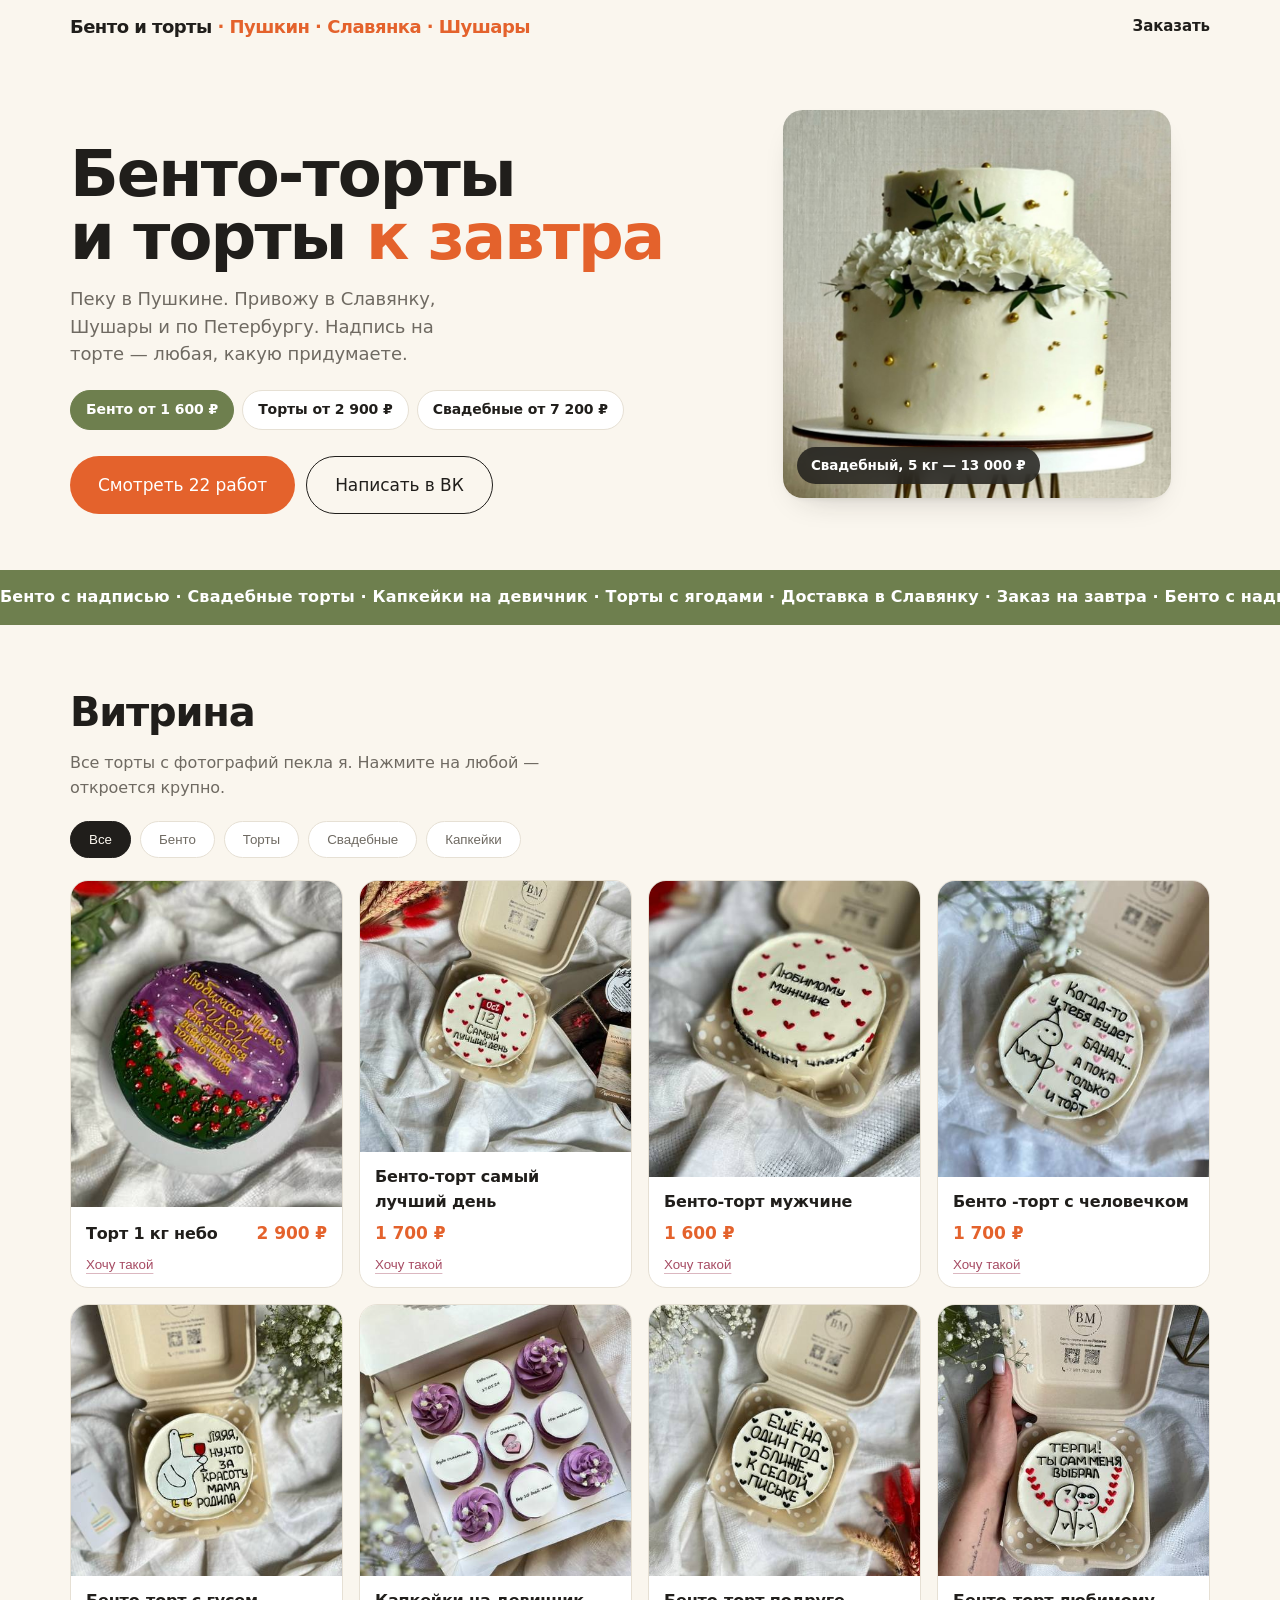
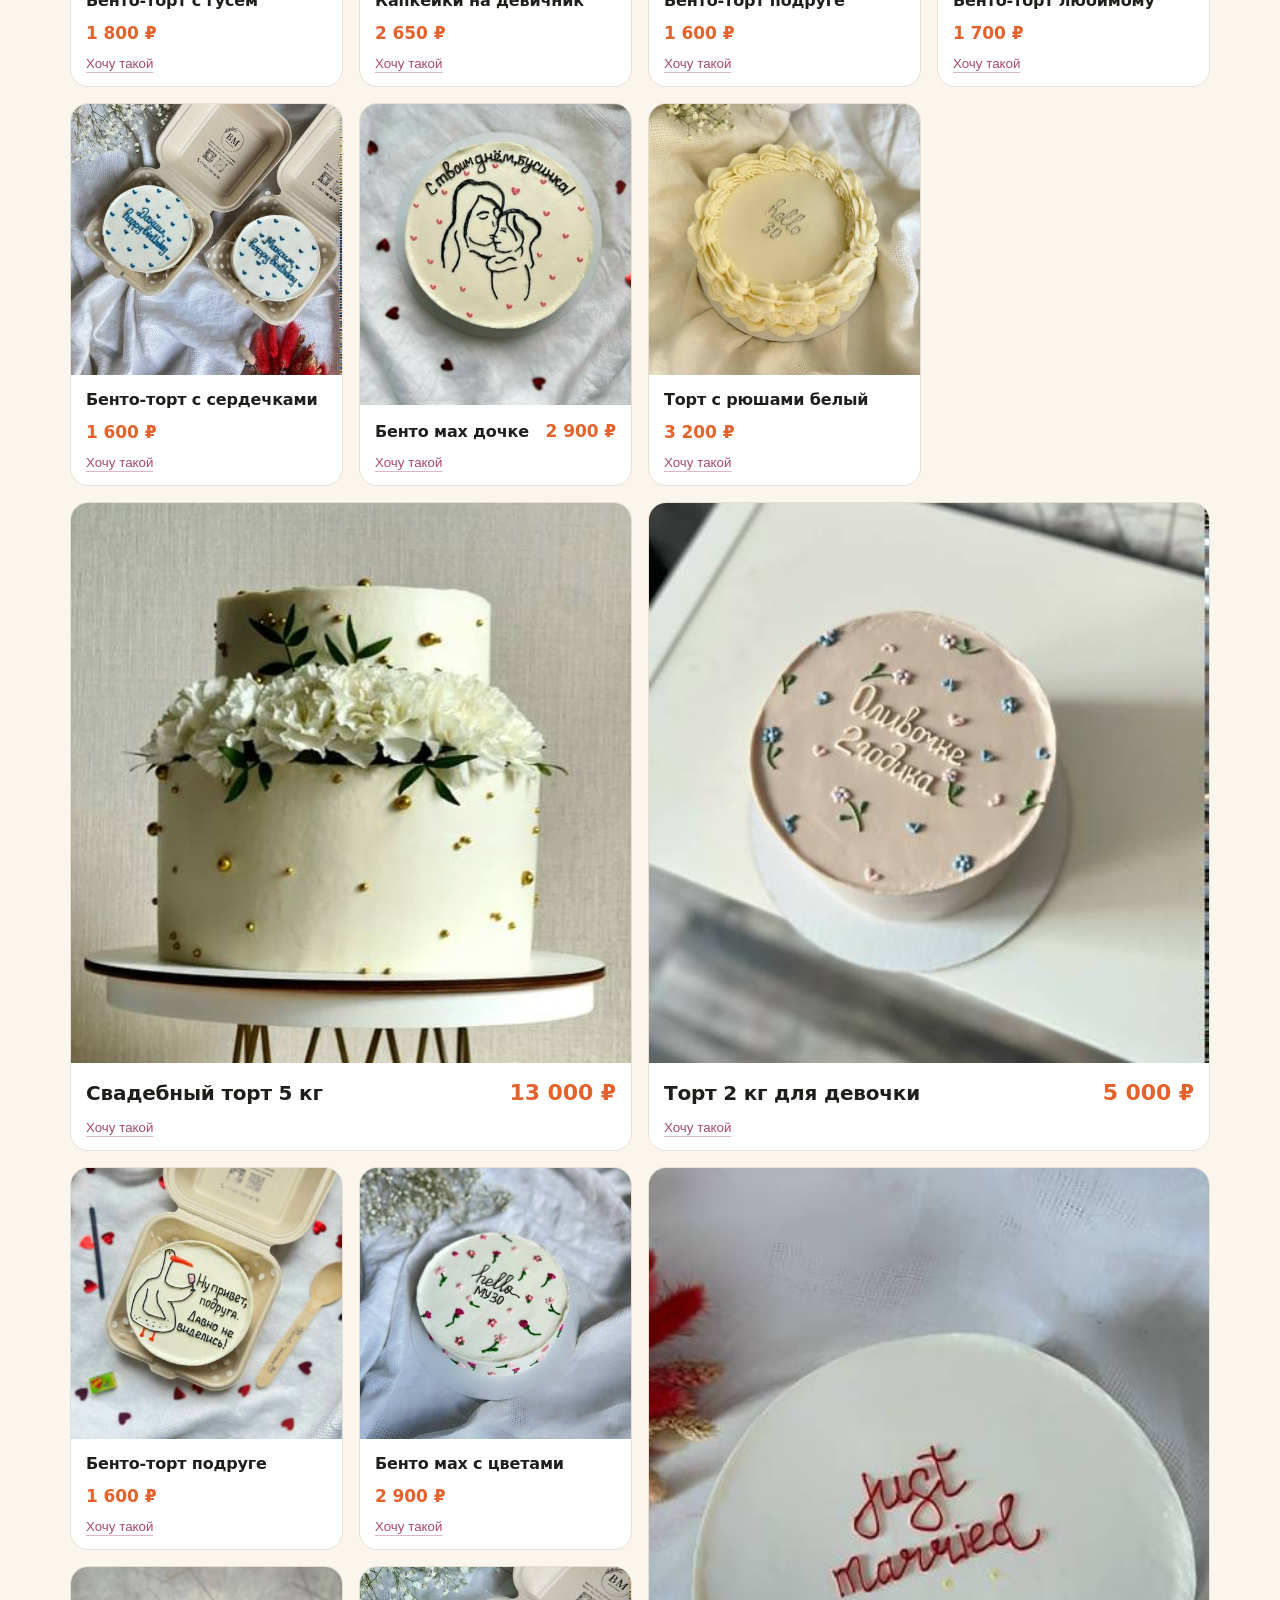
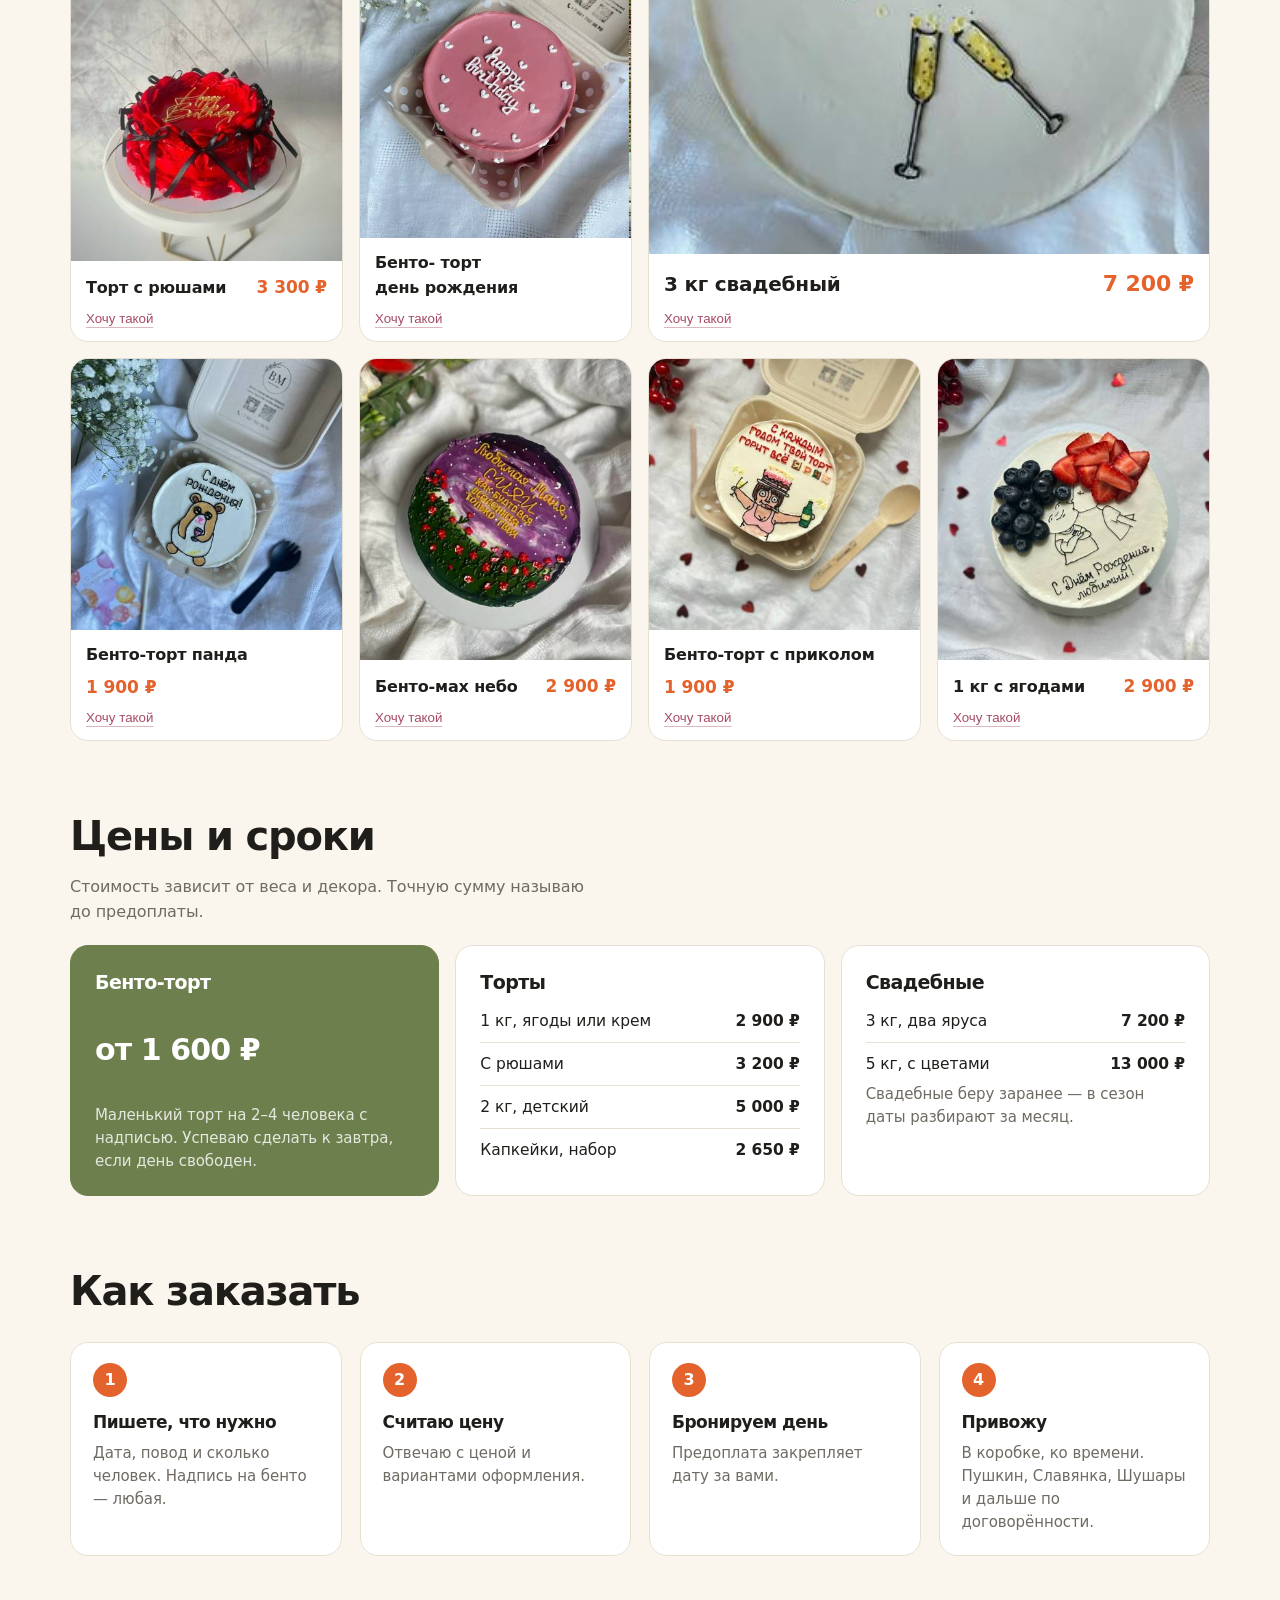
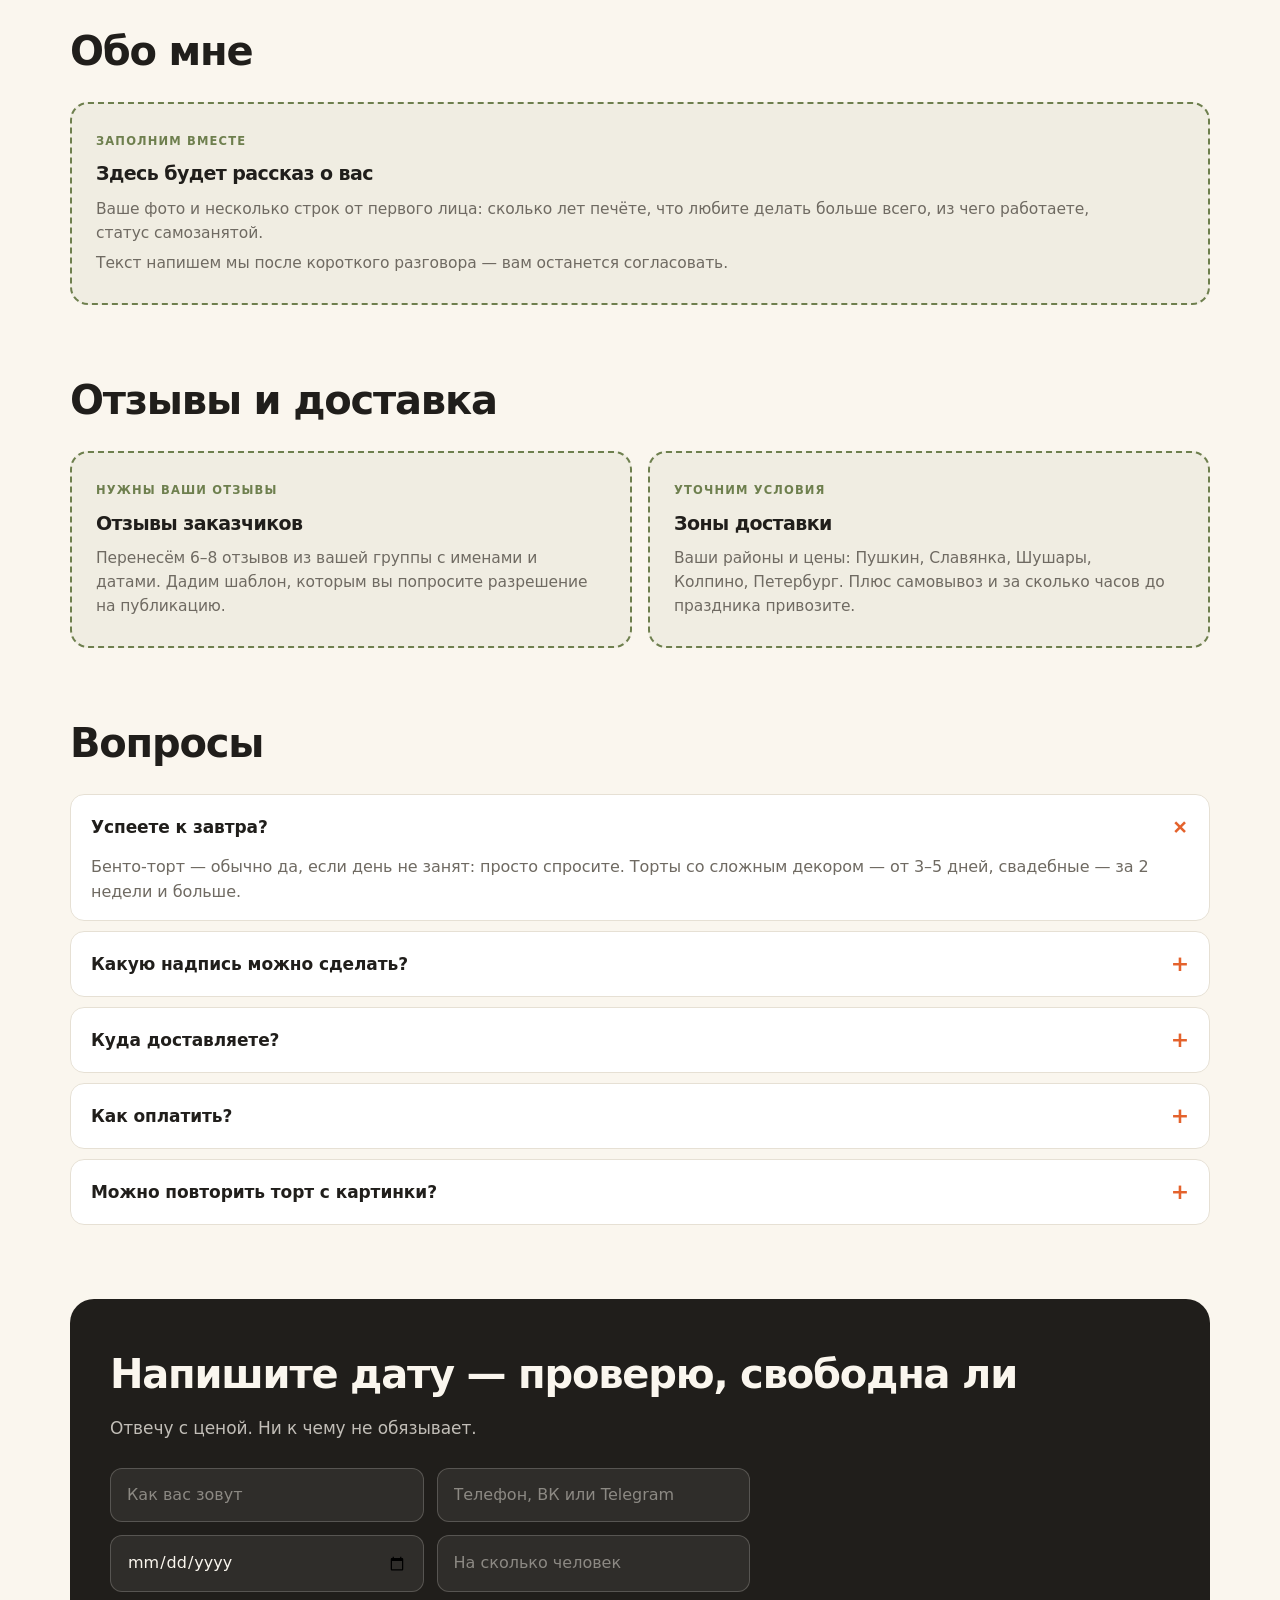
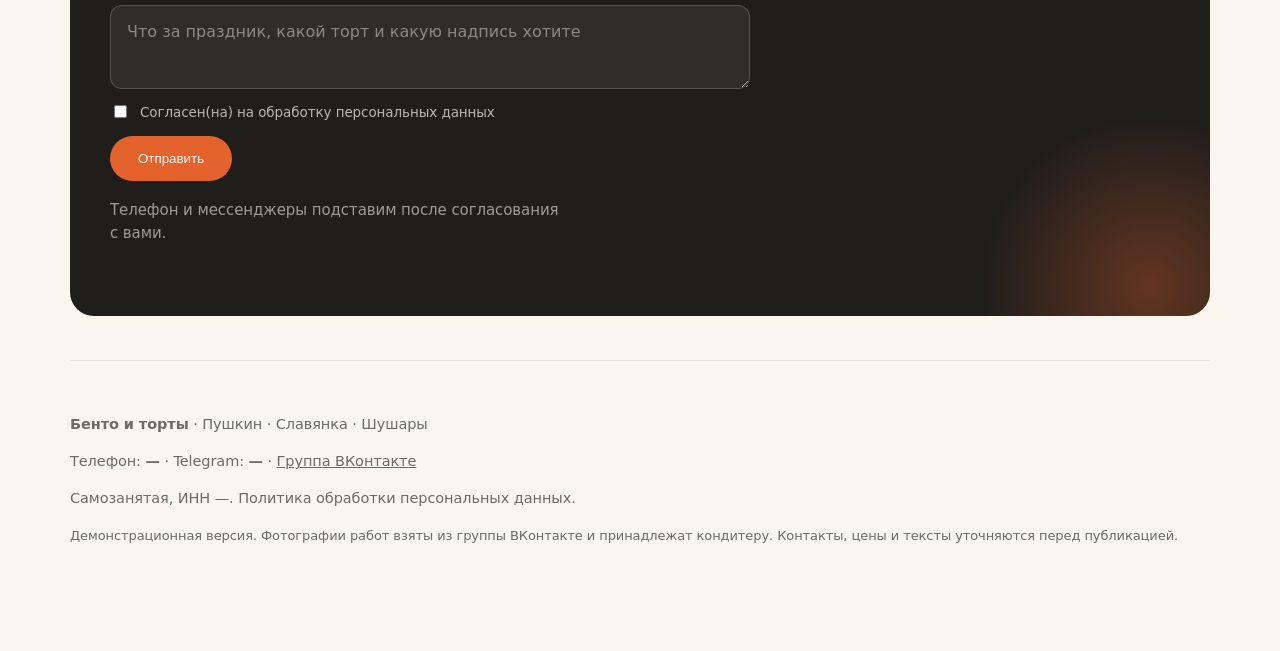
==== bento/index.html @ 1a0c855b "Демо-лендинг: бенто-торты, Пушкин (страница-кейс)" ====
<!DOCTYPE html>
<html lang="ru">
<head>
<meta charset="utf-8">
<meta name="viewport" content="width=device-width, initial-scale=1">
<meta name="robots" content="noindex, nofollow">
<title>Бенто-торты и торты на заказ в Пушкине и Славянке</title>
<meta name="description" content="Бенто-торты от 1600 ₽, торты и свадебные торты на заказ. Пушкин, Славянка, Шушары. Заказ на завтра, доставка по району.">
<style>
:root{
  --paper:#FAF6EE; --card:#FFFFFF; --ink:#201E1B; --muted:#6F6A62;
  --matcha:#6E7F4E; --hurma:#E4622C; --plum:#A64B63; --line:#E6E0D4;
  --ease:cubic-bezier(.22,.61,.36,1);
  --shadow:0 2px 4px rgba(32,30,27,.04), 0 14px 32px -20px rgba(32,30,27,.32);
}
@media (prefers-color-scheme: dark){
  :root{ --paper:#15140F; --card:#1E1C17; --ink:#F3EFE5; --muted:#A29B8F;
         --matcha:#9BB07A; --hurma:#F5834F; --plum:#D08196; --line:#302C24;
         --shadow:0 2px 4px rgba(0,0,0,.5), 0 16px 36px -22px rgba(0,0,0,.9); }
}
:root[data-theme="dark"]{ --paper:#15140F; --card:#1E1C17; --ink:#F3EFE5; --muted:#A29B8F;
  --matcha:#9BB07A; --hurma:#F5834F; --plum:#D08196; --line:#302C24; }
:root[data-theme="light"]{ --paper:#FAF6EE; --card:#FFFFFF; --ink:#201E1B; --muted:#6F6A62;
  --matcha:#6E7F4E; --hurma:#E4622C; --plum:#A64B63; --line:#E6E0D4; }

*{box-sizing:border-box}
html{background:var(--paper); scroll-behavior:smooth}
body{
  margin:0; padding:0 0 92px; background:var(--paper); color:var(--ink);
  font:400 17px/1.55 'Segoe UI', system-ui, -apple-system, Roboto, sans-serif;
  overflow-x:hidden; letter-spacing:-.005em;
}
.wrap{max-width:1180px; margin:0 auto; padding:0 20px}
h1,h2,h3{font-weight:700; letter-spacing:-.03em; margin:0; text-wrap:balance}
p{text-wrap:pretty}

.progress{position:fixed; top:0; left:0; height:3px; width:100%; background:var(--hurma);
  transform-origin:0 50%; transform:scaleX(0); z-index:80;
  animation:grow linear both; animation-timeline:scroll(root block)}
@keyframes grow{ to{ transform:scaleX(1) } }

/* ---------- шапка ---------- */
header.top{position:sticky; top:0; z-index:60; display:flex; justify-content:space-between;
  align-items:center; gap:14px; padding:13px 0;
  background:color-mix(in srgb, var(--paper) 88%, transparent);
  backdrop-filter:blur(14px) saturate(1.4); border-bottom:1px solid transparent;
  transition:border-color .3s var(--ease)}
header.top.stuck{border-bottom-color:var(--line)}
.brand{font-weight:700; font-size:18px; letter-spacing:-.03em}
.brand em{font-style:normal; color:var(--hurma)}
.top a{color:var(--ink); text-decoration:none; font-size:15px; font-weight:600}

/* ---------- герой: заголовок + сразу витрина ---------- */
.hero{padding:38px 0 26px; display:grid; grid-template-columns:1.15fr .85fr; gap:40px; align-items:end}
.hero h1{font-size:clamp(34px,5.6vw,64px); line-height:.98}
.hero h1 em{font-style:normal; color:var(--hurma)}
.hero .sub{font-size:18px; color:var(--muted); margin:16px 0 0; max-width:34ch}
.chips{display:flex; flex-wrap:wrap; gap:8px; margin:22px 0 0; padding:0; list-style:none}
.chips li{font-size:14px; font-weight:600; padding:8px 15px; border-radius:99px;
  background:var(--card); border:1px solid var(--line)}
.chips li.acc{background:var(--matcha); border-color:var(--matcha); color:#fff}
.hero-img{position:relative; border-radius:20px; overflow:hidden; box-shadow:var(--shadow);
  animation:heroIn 1s var(--ease) both}
@keyframes heroIn{ from{ opacity:0; transform:translateY(24px) scale(.98) } to{ opacity:1; transform:none } }
.hero-img img{width:100%; height:auto; display:block}
.hero-img figcaption{position:absolute; left:14px; bottom:14px; background:color-mix(in srgb, var(--ink) 84%, transparent);
  color:#fff; font-size:13.5px; font-weight:600; padding:8px 14px; border-radius:99px; backdrop-filter:blur(8px)}

.cta-row{display:flex; gap:11px; flex-wrap:wrap; margin:26px 0 0}
.btn{display:inline-flex; align-items:center; gap:8px; background:var(--hurma); color:#fff;
  text-decoration:none; border:0; border-radius:99px; padding:15px 28px; font:600 16.5px/1 inherit;
  cursor:pointer; transition:transform .25s var(--ease), box-shadow .25s var(--ease)}
.btn:hover{transform:translateY(-2px); box-shadow:0 12px 24px -12px var(--hurma)}
.btn.line{background:transparent; color:var(--ink); border:1.5px solid var(--ink)}
.btn.line:hover{background:var(--ink); color:var(--paper); box-shadow:none}

/* ---------- ленты ---------- */
.strip{background:var(--matcha); color:#fff; padding:15px 0; margin:30px 0 0; overflow:hidden}
.strip-track{display:flex; width:max-content; animation:slide 75s linear infinite}
.strip-track span{white-space:nowrap; font-weight:600; font-size:16px; letter-spacing:.01em}
@keyframes slide{ from{transform:translateX(0)} to{transform:translateX(-50%)} }
.strip:hover .strip-track{animation-play-state:paused}

section{padding:56px 0 8px; scroll-margin-top:70px}
.head{display:flex; justify-content:space-between; align-items:flex-end; gap:20px; flex-wrap:wrap; margin-bottom:20px}
h2{font-size:clamp(26px,3.4vw,40px)}
.head p{color:var(--muted); font-size:16px; margin:8px 0 0; max-width:52ch}

.reveal{animation:up .65s var(--ease) both; animation-timeline:view(); animation-range:entry 0% entry 40%}
@keyframes up{ from{opacity:0; transform:translateY(26px)} to{opacity:1; transform:none} }
.no-timeline .reveal{animation:none; opacity:0; transform:translateY(22px);
  transition:opacity .65s var(--ease), transform .65s var(--ease)}
.no-timeline .reveal.on{opacity:1; transform:none}

/* ---------- фильтры ---------- */
.filters{display:flex; gap:9px; flex-wrap:wrap; margin-bottom:22px}
.filters button{background:var(--card); border:1px solid var(--line); color:var(--muted);
  padding:10px 18px; border-radius:99px; cursor:pointer; font:600 15px/1 inherit; transition:.2s var(--ease)}
.filters button:hover{border-color:var(--hurma); color:var(--ink)}
.filters button[aria-pressed="true"]{background:var(--ink); border-color:var(--ink); color:var(--paper)}

/* ---------- плитки ---------- */
.tiles{display:grid; grid-template-columns:repeat(4,1fr); gap:16px}
.tile{margin:0; background:var(--card); border-radius:18px; overflow:hidden; border:1px solid var(--line);
  display:flex; flex-direction:column; transition:transform .3s var(--ease), box-shadow .3s var(--ease)}
.tile:hover{transform:translateY(-5px); box-shadow:var(--shadow)}
.tile.big{grid-column:span 2; grid-row:span 2}
.tile .shot{border:0; padding:0; background:none; cursor:zoom-in; display:block; overflow:hidden; flex:1}
.tile img{width:100%; height:100%; display:block; aspect-ratio:1; object-fit:cover;
  transition:transform .6s var(--ease)}
.tile:hover img{transform:scale(1.06)}
.tile figcaption{padding:13px 15px 15px; display:flex; flex-wrap:wrap; align-items:baseline; gap:6px 10px}
.tile h3{font-size:16px; font-weight:600; letter-spacing:-.01em; flex:1 1 auto}
.tile.big h3{font-size:20px}
.p{font-weight:700; color:var(--hurma); font-size:17px; font-variant-numeric:tabular-nums; white-space:nowrap}
.tile.big .p{font-size:22px}
.want{flex:1 0 100%; margin-top:4px; background:none; border:0; padding:0; text-align:left;
  color:var(--plum); font:600 14.5px/1 inherit; cursor:pointer; text-decoration:underline;
  text-decoration-color:color-mix(in srgb, var(--plum) 40%, transparent); text-underline-offset:4px;
  transition:text-decoration-color .25s var(--ease)}
.want:hover{text-decoration-color:var(--plum)}

/* ---------- цены и доставка ---------- */
.cols{display:grid; grid-template-columns:repeat(auto-fit,minmax(255px,1fr)); gap:16px}
.box{background:var(--card); border:1px solid var(--line); border-radius:18px; padding:22px 24px}
.box.acc{background:var(--matcha); color:#fff; border-color:var(--matcha)}
.box.acc .muted{color:rgba(255,255,255,.82)}
.box h3{font-size:19px; margin-bottom:9px}
.box .big{font-size:30px; font-weight:700; font-variant-numeric:tabular-nums; letter-spacing:-.03em}
.muted{color:var(--muted); font-size:15px; margin:7px 0 0}
.list{list-style:none; padding:0; margin:12px 0 0; display:grid; gap:9px}
.list li{display:flex; justify-content:space-between; gap:14px; font-size:15.5px;
  padding-bottom:9px; border-bottom:1px solid var(--line)}
.list li:last-child{border:0; padding-bottom:0}
.list b{font-variant-numeric:tabular-nums; white-space:nowrap}

/* ---------- шаги ---------- */
.steps{display:grid; grid-template-columns:repeat(auto-fit,minmax(200px,1fr)); gap:18px; counter-reset:s;
  list-style:none; padding:0; margin:0}
.steps li{counter-increment:s; background:var(--card); border:1px solid var(--line);
  border-radius:18px; padding:20px 22px}
.steps li::before{content:counter(s); display:flex; align-items:center; justify-content:center;
  width:34px; height:34px; border-radius:50%; background:var(--hurma); color:#fff;
  font-weight:700; font-size:16px; margin-bottom:12px}
.steps h3{font-size:17px; margin-bottom:6px}
.steps p{margin:0; color:var(--muted); font-size:15px}

/* ---------- слоты ---------- */
.slot{border:2px dashed var(--matcha); border-radius:18px; padding:22px 24px;
  background:color-mix(in srgb, var(--matcha) 7%, transparent)}
.slot .tag{display:inline-block; font-size:11.5px; font-weight:700; letter-spacing:.1em;
  text-transform:uppercase; color:var(--matcha); margin-bottom:9px}
.slot h3{font-size:19px; margin-bottom:8px}
.slot p{color:var(--muted); font-size:15.5px; margin:0 0 6px}

details{background:var(--card); border:1px solid var(--line); border-radius:14px;
  padding:15px 20px; margin-bottom:10px}
summary{cursor:pointer; font-weight:600; font-size:17px; list-style:none; display:flex;
  justify-content:space-between; gap:12px; align-items:center}
summary::-webkit-details-marker{display:none}
summary::after{content:"+"; color:var(--hurma); font-size:22px; font-weight:700;
  transition:transform .3s var(--ease)}
details[open] summary::after{transform:rotate(45deg)}
details p{margin:11px 0 0; color:var(--muted); font-size:16px}
details[open] p{animation:up .4s var(--ease) both}

/* ---------- заявка ---------- */
.order{background:var(--ink); color:var(--paper); border-radius:24px; padding:44px 40px; margin-top:56px;
  position:relative; overflow:hidden}
.order::after{content:""; position:absolute; width:340px; height:340px; right:-110px; bottom:-140px;
  border-radius:50%; background:radial-gradient(circle, color-mix(in srgb, var(--hurma) 34%, transparent), transparent 70%)}
.order h2{margin-bottom:10px}
.order > p{color:color-mix(in srgb, var(--paper) 74%, transparent); margin:0 0 26px; max-width:50ch}
form{display:grid; grid-template-columns:1fr 1fr; gap:13px; max-width:640px; position:relative; z-index:1}
input,textarea{font:inherit; font-size:16px; padding:14px 16px; width:100%; border-radius:12px;
  color:var(--paper); background:color-mix(in srgb, var(--paper) 7%, transparent);
  border:1px solid color-mix(in srgb, var(--paper) 20%, transparent); transition:border-color .25s var(--ease)}
input:focus,textarea:focus{outline:none; border-color:var(--hurma)}
input::placeholder,textarea::placeholder{color:color-mix(in srgb, var(--paper) 46%, transparent)}
textarea{grid-column:1/-1; min-height:84px; resize:vertical}
.consent{grid-column:1/-1; display:flex; gap:10px; align-items:flex-start; font-size:13.5px;
  color:color-mix(in srgb, var(--paper) 70%, transparent)}
.consent input{width:auto; margin-top:3px; accent-color:var(--hurma)}
form .btn{grid-column:1/-1; justify-self:start}

footer{padding:38px 0 0; margin-top:44px; border-top:1px solid var(--line); color:var(--muted); font-size:14.5px}
footer a{color:var(--muted)}

.sticky{position:fixed; left:0; right:0; bottom:0; display:none; gap:10px; padding:11px 14px;
  padding-bottom:calc(11px + env(safe-area-inset-bottom));
  background:color-mix(in srgb, var(--card) 94%, transparent); backdrop-filter:blur(14px);
  border-top:1px solid var(--line); z-index:70}
.sticky .btn{flex:1; justify-content:center; padding:14px 8px}
.sticky .btn.line{flex:0 0 32%}

dialog.lb{border:0; padding:0; background:transparent; max-width:min(94vw,700px); border-radius:18px}
dialog.lb::backdrop{background:color-mix(in srgb, var(--ink) 88%, transparent); backdrop-filter:blur(6px)}
dialog.lb img{width:100%; height:auto; display:block; border-radius:18px}
dialog.lb .cap{color:#fff; display:flex; justify-content:space-between; gap:16px; padding:12px 6px 0; font-size:15px}
dialog.lb button{background:none; border:0; color:#fff; cursor:pointer; font:inherit; text-decoration:underline}
dialog.lb[open]{animation:pop .3s var(--ease)}
@keyframes pop{ from{opacity:0; transform:scale(.95)} to{opacity:1; transform:none} }

@media (max-width:1000px){ .tiles{grid-template-columns:repeat(3,1fr)} }
@media (max-width:880px){
  .hero{grid-template-columns:1fr; gap:24px; padding:26px 0 20px}
  .tiles{grid-template-columns:repeat(2,1fr); gap:12px}
  .tile.big{grid-column:span 2; grid-row:auto}
  .tile.big h3{font-size:17px}
  body{padding-bottom:96px}
  .sticky{display:flex}
  .order{padding:32px 20px; border-radius:20px}
  form{grid-template-columns:1fr}
  section{padding:42px 0 6px}
}
@media (prefers-reduced-motion: reduce){
  *,*::before,*::after{animation-duration:.001ms !important; animation-iteration-count:1 !important;
    transition-duration:.001ms !important; scroll-behavior:auto !important}
  .reveal{opacity:1 !important; transform:none !important}
  .no-timeline .reveal{opacity:1; transform:none}
}
</style>
</head>
<body>
<div class="progress" aria-hidden="true"></div>

<div class="wrap">
  <header class="top">
    <div class="brand">Бенто и торты <em>· Пушкин · Славянка · Шушары</em></div>
    <a href="#zakaz">Заказать</a>
  </header>

  <div class="hero">
    <div>
      <h1>Бенто-торты<br>и торты <em>к завтра</em></h1>
      <p class="sub">Пеку в Пушкине. Привожу в Славянку, Шушары и по Петербургу. Надпись на торте — любая, какую придумаете.</p>
      <ul class="chips">
        <li class="acc">Бенто от 1 600 ₽</li>
        <li>Торты от 2 900 ₽</li>
        <li>Свадебные от 7 200 ₽</li>
      </ul>
      <div class="cta-row">
        <a class="btn" href="#vitrina">Смотреть 22 работ</a>
        <a class="btn line" href="https://vk.com/club212400999" target="_blank" rel="noopener">Написать в ВК</a>
      </div>
    </div>
    <figure class="hero-img">
      <img src="[data-uri]" alt="Свадебный двухъярусный торт с живыми цветами на заказ, Пушкин" width="820" height="820" fetchpriority="high">
      <figcaption>Свадебный, 5 кг — 13 000 ₽</figcaption>
    </figure>
  </div>
</div>

<div class="strip" aria-hidden="true"><div class="strip-track">
  <span>Бенто с надписью · Свадебные торты · Капкейки на девичник · Торты с ягодами · Доставка в Славянку · Заказ на завтра · Бенто с надписью · Свадебные торты · Капкейки на девичник · Торты с ягодами · Доставка в Славянку · Заказ на завтра · </span>
  <span>Бенто с надписью · Свадебные торты · Капкейки на девичник · Торты с ягодами · Доставка в Славянку · Заказ на завтра · Бенто с надписью · Свадебные торты · Капкейки на девичник · Торты с ягодами · Доставка в Славянку · Заказ на завтра · </span>
</div></div>

<div class="wrap">
  <section id="vitrina">
    <div class="head">
      <div><h2>Витрина</h2><p>Все торты с фотографий пекла я. Нажмите на любой — откроется крупно.</p></div>
    </div>
    <div class="filters">
      <button type="button" data-f="all" aria-pressed="true">Все</button>
      <button type="button" data-f="bento" aria-pressed="false">Бенто</button>
      <button type="button" data-f="torty" aria-pressed="false">Торты</button>
      <button type="button" data-f="svadba" aria-pressed="false">Свадебные</button>
      <button type="button" data-f="sladkoe" aria-pressed="false">Капкейки</button>
    </div>
    <div class="tiles" id="tiles">
<figure class="tile reveal" data-cat="torty">
  <button class="shot" type="button" aria-label="Открыть фото: Торт 1 кг небо">
    <img src="[data-uri]" alt="Торт 1 кг небо на заказ, Пушкин и Славянка" loading="lazy" width="440" height="440" decoding="async">
  </button>
  <figcaption><h3>Торт 1 кг небо</h3><span class="p">2 900 ₽</span>
    <button class="want" type="button" data-name="Торт 1 кг небо">Хочу такой</button>
  </figcaption>
</figure>
<figure class="tile reveal" data-cat="bento">
  <button class="shot" type="button" aria-label="Открыть фото: Бенто-торт самый лучший день">
    <img src="[data-uri]" alt="Бенто-торт самый лучший день на заказ, Пушкин и Славянка" loading="lazy" width="440" height="440" decoding="async">
  </button>
  <figcaption><h3>Бенто-торт самый лучший день</h3><span class="p">1 700 ₽</span>
    <button class="want" type="button" data-name="Бенто-торт самый лучший день">Хочу такой</button>
  </figcaption>
</figure>
<figure class="tile reveal" data-cat="bento">
  <button class="shot" type="button" aria-label="Открыть фото: Бенто-торт мужчине">
    <img src="[data-uri]" alt="Бенто-торт мужчине на заказ, Пушкин и Славянка" loading="lazy" width="440" height="440" decoding="async">
  </button>
  <figcaption><h3>Бенто-торт мужчине</h3><span class="p">1 600 ₽</span>
    <button class="want" type="button" data-name="Бенто-торт мужчине">Хочу такой</button>
  </figcaption>
</figure>
<figure class="tile reveal" data-cat="bento">
  <button class="shot" type="button" aria-label="Открыть фото: Бенто -торт с человечком">
    <img src="[data-uri]" alt="Бенто -торт с человечком на заказ, Пушкин и Славянка" loading="lazy" width="440" height="440" decoding="async">
  </button>
  <figcaption><h3>Бенто -торт с человечком</h3><span class="p">1 700 ₽</span>
    <button class="want" type="button" data-name="Бенто -торт с человечком">Хочу такой</button>
  </figcaption>
</figure>
<figure class="tile reveal" data-cat="bento">
  <button class="shot" type="button" aria-label="Открыть фото: Бенто-торт с гусем">
    <img src="[data-uri]" alt="Бенто-торт с гусем на заказ, Пушкин и Славянка" loading="lazy" width="440" height="440" decoding="async">
  </button>
  <figcaption><h3>Бенто-торт с гусем</h3><span class="p">1 800 ₽</span>
    <button class="want" type="button" data-name="Бенто-торт с гусем">Хочу такой</button>
  </figcaption>
</figure>
<figure class="tile reveal" data-cat="sladkoe">
  <button class="shot" type="button" aria-label="Открыть фото: Капкейки на девичник">
    <img src="[data-uri]" alt="Капкейки на девичник на заказ, Пушкин и Славянка" loading="lazy" width="440" height="440" decoding="async">
  </button>
  <figcaption><h3>Капкейки на девичник</h3><span class="p">2 650 ₽</span>
    <button class="want" type="button" data-name="Капкейки на девичник">Хочу такой</button>
  </figcaption>
</figure>
<figure class="tile reveal" data-cat="bento">
  <button class="shot" type="button" aria-label="Открыть фото: Бенто-торт подруге">
    <img src="[data-uri]" alt="Бенто-торт подруге на заказ, Пушкин и Славянка" loading="lazy" width="440" height="440" decoding="async">
  </button>
  <figcaption><h3>Бенто-торт подруге</h3><span class="p">1 600 ₽</span>
    <button class="want" type="button" data-name="Бенто-торт подруге">Хочу такой</button>
  </figcaption>
</figure>
<figure class="tile reveal" data-cat="bento">
  <button class="shot" type="button" aria-label="Открыть фото: Бенто-торт любимому">
    <img src="[data-uri]" alt="Бенто-торт любимому на заказ, Пушкин и Славянка" loading="lazy" width="440" height="440" decoding="async">
  </button>
  <figcaption><h3>Бенто-торт любимому</h3><span class="p">1 700 ₽</span>
    <button class="want" type="button" data-name="Бенто-торт любимому">Хочу такой</button>
  </figcaption>
</figure>
<figure class="tile reveal" data-cat="bento">
  <button class="shot" type="button" aria-label="Открыть фото: Бенто-торт с сердечками">
    <img src="[data-uri]" alt="Бенто-торт с сердечками на заказ, Пушкин и Славянка" loading="lazy" width="440" height="440" decoding="async">
  </button>
  <figcaption><h3>Бенто-торт с сердечками</h3><span class="p">1 600 ₽</span>
    <button class="want" type="button" data-name="Бенто-торт с сердечками">Хочу такой</button>
  </figcaption>
</figure>
<figure class="tile reveal" data-cat="torty">
  <button class="shot" type="button" aria-label="Открыть фото: Бенто мах дочке">
    <img src="[data-uri]" alt="Бенто мах дочке на заказ, Пушкин и Славянка" loading="lazy" width="440" height="440" decoding="async">
  </button>
  <figcaption><h3>Бенто мах дочке</h3><span class="p">2 900 ₽</span>
    <button class="want" type="button" data-name="Бенто мах дочке">Хочу такой</button>
  </figcaption>
</figure>
<figure class="tile reveal" data-cat="torty">
  <button class="shot" type="button" aria-label="Открыть фото: Торт с рюшами белый">
    <img src="[data-uri]" alt="Торт с рюшами белый на заказ, Пушкин и Славянка" loading="lazy" width="440" height="440" decoding="async">
  </button>
  <figcaption><h3>Торт с рюшами белый</h3><span class="p">3 200 ₽</span>
    <button class="want" type="button" data-name="Торт с рюшами белый">Хочу такой</button>
  </figcaption>
</figure>
<figure class="tile big reveal" data-cat="svadba">
  <button class="shot" type="button" aria-label="Открыть фото: Свадебный торт 5 кг">
    <img src="[data-uri]" alt="Свадебный торт 5 кг на заказ, Пушкин и Славянка" loading="lazy" width="440" height="440" decoding="async">
  </button>
  <figcaption><h3>Свадебный торт 5 кг</h3><span class="p">13 000 ₽</span>
    <button class="want" type="button" data-name="Свадебный торт 5 кг">Хочу такой</button>
  </figcaption>
</figure>
<figure class="tile big reveal" data-cat="torty">
  <button class="shot" type="button" aria-label="Открыть фото: Торт 2 кг для девочки">
    <img src="[data-uri]" alt="Торт 2 кг для девочки на заказ, Пушкин и Славянка" loading="lazy" width="440" height="440" decoding="async">
  </button>
  <figcaption><h3>Торт 2 кг для девочки</h3><span class="p">5 000 ₽</span>
    <button class="want" type="button" data-name="Торт 2 кг для девочки">Хочу такой</button>
  </figcaption>
</figure>
<figure class="tile reveal" data-cat="bento">
  <button class="shot" type="button" aria-label="Открыть фото: Бенто-торт подруге">
    <img src="[data-uri]" alt="Бенто-торт подруге на заказ, Пушкин и Славянка" loading="lazy" width="440" height="440" decoding="async">
  </button>
  <figcaption><h3>Бенто-торт подруге</h3><span class="p">1 600 ₽</span>
    <button class="want" type="button" data-name="Бенто-торт подруге">Хочу такой</button>
  </figcaption>
</figure>
<figure class="tile reveal" data-cat="torty">
  <button class="shot" type="button" aria-label="Открыть фото: Бенто мах с цветами">
    <img src="[data-uri]" alt="Бенто мах с цветами на заказ, Пушкин и Славянка" loading="lazy" width="440" height="440" decoding="async">
  </button>
  <figcaption><h3>Бенто мах с цветами</h3><span class="p">2 900 ₽</span>
    <button class="want" type="button" data-name="Бенто мах с цветами">Хочу такой</button>
  </figcaption>
</figure>
<figure class="tile big reveal" data-cat="svadba">
  <button class="shot" type="button" aria-label="Открыть фото: 3 кг свадебный">
    <img src="[data-uri]" alt="3 кг свадебный на заказ, Пушкин и Славянка" loading="lazy" width="440" height="440" decoding="async">
  </button>
  <figcaption><h3>3 кг свадебный</h3><span class="p">7 200 ₽</span>
    <button class="want" type="button" data-name="3 кг свадебный">Хочу такой</button>
  </figcaption>
</figure>
<figure class="tile reveal" data-cat="torty">
  <button class="shot" type="button" aria-label="Открыть фото: Торт с рюшами">
    <img src="[data-uri]" alt="Торт с рюшами на заказ, Пушкин и Славянка" loading="lazy" width="440" height="440" decoding="async">
  </button>
  <figcaption><h3>Торт с рюшами</h3><span class="p">3 300 ₽</span>
    <button class="want" type="button" data-name="Торт с рюшами">Хочу такой</button>
  </figcaption>
</figure>
<figure class="tile reveal" data-cat="bento">
  <button class="shot" type="button" aria-label="Открыть фото: Бенто- торт день рождения">
    <img src="[data-uri]" alt="Бенто- торт день рождения на заказ, Пушкин и Славянка" loading="lazy" width="440" height="440" decoding="async">
  </button>
  <figcaption><h3>Бенто- торт день рождения</h3>
    <button class="want" type="button" data-name="Бенто- торт день рождения">Хочу такой</button>
  </figcaption>
</figure>
<figure class="tile reveal" data-cat="bento">
  <button class="shot" type="button" aria-label="Открыть фото: Бенто-торт панда">
    <img src="[data-uri]" alt="Бенто-торт панда на заказ, Пушкин и Славянка" loading="lazy" width="440" height="440" decoding="async">
  </button>
  <figcaption><h3>Бенто-торт панда</h3><span class="p">1 900 ₽</span>
    <button class="want" type="button" data-name="Бенто-торт панда">Хочу такой</button>
  </figcaption>
</figure>
<figure class="tile reveal" data-cat="torty">
  <button class="shot" type="button" aria-label="Открыть фото: Бенто-мах небо">
    <img src="[data-uri]" alt="Бенто-мах небо на заказ, Пушкин и Славянка" loading="lazy" width="440" height="440" decoding="async">
  </button>
  <figcaption><h3>Бенто-мах небо</h3><span class="p">2 900 ₽</span>
    <button class="want" type="button" data-name="Бенто-мах небо">Хочу такой</button>
  </figcaption>
</figure>
<figure class="tile reveal" data-cat="bento">
  <button class="shot" type="button" aria-label="Открыть фото: Бенто-торт с приколом">
    <img src="[data-uri]" alt="Бенто-торт с приколом на заказ, Пушкин и Славянка" loading="lazy" width="440" height="440" decoding="async">
  </button>
  <figcaption><h3>Бенто-торт с приколом</h3><span class="p">1 900 ₽</span>
    <button class="want" type="button" data-name="Бенто-торт с приколом">Хочу такой</button>
  </figcaption>
</figure>
<figure class="tile reveal" data-cat="torty">
  <button class="shot" type="button" aria-label="Открыть фото: 1 кг с ягодами">
    <img src="[data-uri]" alt="1 кг с ягодами на заказ, Пушкин и Славянка" loading="lazy" width="440" height="440" decoding="async">
  </button>
  <figcaption><h3>1 кг с ягодами</h3><span class="p">2 900 ₽</span>
    <button class="want" type="button" data-name="1 кг с ягодами">Хочу такой</button>
  </figcaption>
</figure>
    </div>
  </section>

  <section>
    <div class="head"><div><h2>Цены и сроки</h2><p>Стоимость зависит от веса и декора. Точную сумму называю до предоплаты.</p></div></div>
    <div class="cols">
      <div class="box acc">
        <h3>Бенто-торт</h3>
        <p class="big">от 1 600 ₽</p>
        <p class="muted">Маленький торт на 2–4 человека с надписью. Успеваю сделать к завтра, если день свободен.</p>
      </div>
      <div class="box">
        <h3>Торты</h3>
        <ul class="list">
          <li><span>1 кг, ягоды или крем</span><b>2 900 ₽</b></li>
          <li><span>С рюшами</span><b>3 200 ₽</b></li>
          <li><span>2 кг, детский</span><b>5 000 ₽</b></li>
          <li><span>Капкейки, набор</span><b>2 650 ₽</b></li>
        </ul>
      </div>
      <div class="box">
        <h3>Свадебные</h3>
        <ul class="list">
          <li><span>3 кг, два яруса</span><b>7 200 ₽</b></li>
          <li><span>5 кг, с цветами</span><b>13 000 ₽</b></li>
        </ul>
        <p class="muted">Свадебные беру заранее — в сезон даты разбирают за месяц.</p>
      </div>
    </div>
  </section>

  <section>
    <div class="head"><div><h2>Как заказать</h2></div></div>
    <ol class="steps reveal">
      <li><h3>Пишете, что нужно</h3><p>Дата, повод и сколько человек. Надпись на бенто — любая.</p></li>
      <li><h3>Считаю цену</h3><p>Отвечаю с ценой и вариантами оформления.</p></li>
      <li><h3>Бронируем день</h3><p>Предоплата закрепляет дату за вами.</p></li>
      <li><h3>Привожу</h3><p>В коробке, ко времени. Пушкин, Славянка, Шушары и дальше по договорённости.</p></li>
    </ol>
  </section>

  <section>
    <div class="head"><div><h2>Обо мне</h2></div></div>
    <div class="slot reveal">
      <span class="tag">заполним вместе</span>
      <h3>Здесь будет рассказ о вас</h3>
      <p>Ваше фото и несколько строк от первого лица: сколько лет печёте, что любите делать больше всего, из чего работаете, статус самозанятой.</p>
      <p>Текст напишем мы после короткого разговора — вам останется согласовать.</p>
    </div>
  </section>

  <section>
    <div class="head"><div><h2>Отзывы и доставка</h2></div></div>
    <div class="cols">
      <div class="slot reveal"><span class="tag">нужны ваши отзывы</span><h3>Отзывы заказчиков</h3>
        <p>Перенесём 6–8 отзывов из вашей группы с именами и датами. Дадим шаблон, которым вы попросите разрешение на публикацию.</p></div>
      <div class="slot reveal"><span class="tag">уточним условия</span><h3>Зоны доставки</h3>
        <p>Ваши районы и цены: Пушкин, Славянка, Шушары, Колпино, Петербург. Плюс самовывоз и за сколько часов до праздника привозите.</p></div>
    </div>
  </section>

  <section>
    <div class="head"><div><h2>Вопросы</h2></div></div>
    <div class="reveal">
      <details open><summary>Успеете к завтра?</summary><p>Бенто-торт — обычно да, если день не занят: просто спросите. Торты со сложным декором — от 3–5 дней, свадебные — за 2 недели и больше.</p></details>
      <details><summary>Какую надпись можно сделать?</summary><p>Любую, какую придумаете. Пишу от руки, поэтому длина ограничена только размером торта — подскажу, что влезет.</p></details>
      <details><summary>Куда доставляете?</summary><p>Пушкин, Славянка, Шушары — привожу сама. Дальше по Петербургу и в Колпино — по договорённости, стоимость скажу сразу.</p></details>
      <details><summary>Как оплатить?</summary><p>Самозанятая, присылаю чек. Дату бронирую после предоплаты, остальное при получении.</p></details>
      <details><summary>Можно повторить торт с картинки?</summary><p>Пришлите — скажу честно, повторю ли в точности. Ручная работа всегда чуть отличается от фото, предупрежу заранее.</p></details>
    </div>
  </section>

  <div class="order" id="zakaz">
    <h2>Напишите дату — проверю, свободна ли</h2>
    <p>Отвечу с ценой. Ни к чему не обязывает.</p>
    <form id="lead">
      <input type="text" name="name" placeholder="Как вас зовут" required>
      <input type="text" name="contact" placeholder="Телефон, ВК или Telegram" required>
      <input type="date" name="date" aria-label="Дата праздника">
      <input type="text" name="guests" placeholder="На сколько человек">
      <textarea name="comment" id="comment" placeholder="Что за праздник, какой торт и какую надпись хотите"></textarea>
      <label class="consent"><input type="checkbox" required> Согласен(на) на обработку персональных данных</label>
      <button class="btn" type="submit">Отправить</button>
    </form>
    <p class="muted" style="margin-top:18px; color:color-mix(in srgb, var(--paper) 58%, transparent); position:relative; z-index:1">
      Телефон и мессенджеры подставим после согласования с вами.
    </p>
  </div>

  <footer>
    <p><b>Бенто и торты</b> · Пушкин · Славянка · Шушары</p>
    <p>Телефон: <b>—</b> · Telegram: <b>—</b> · <a href="https://vk.com/club212400999" target="_blank" rel="noopener">Группа ВКонтакте</a></p>
    <p>Самозанятая, ИНН —. Политика обработки персональных данных.</p>
    <p style="margin-top:16px; font-size:13px">Демонстрационная версия. Фотографии работ взяты из группы ВКонтакте и принадлежат кондитеру. Контакты, цены и тексты уточняются перед публикацией.</p>
  </footer>
</div>

<div class="sticky">
  <a class="btn" href="#zakaz">Заказать торт</a>
  <a class="btn line" href="https://vk.com/club212400999" target="_blank" rel="noopener">В ВК</a>
</div>

<dialog class="lb" id="lb">
  <img alt="" id="lbImg">
  <div class="cap"><span id="lbCap"></span><button type="button" id="lbClose">Закрыть ✕</button></div>
</dialog>

<script>
(function(){
  if(!CSS.supports('animation-timeline: view()')){
    document.documentElement.classList.add('no-timeline');
    var io=new IntersectionObserver(function(es){es.forEach(function(e){
      if(e.isIntersecting){e.target.classList.add('on'); io.unobserve(e.target);}});},{rootMargin:'0px 0px -10% 0px'});
    document.querySelectorAll('.reveal').forEach(function(el){io.observe(el);});
  }
  var head=document.querySelector('header.top'), sent=document.createElement('div');
  document.body.prepend(sent);
  new IntersectionObserver(function(e){head.classList.toggle('stuck', !e[0].isIntersecting);}).observe(sent);

  document.querySelectorAll('.filters button').forEach(function(b){
    b.addEventListener('click', function(){
      document.querySelectorAll('.filters button').forEach(function(x){x.setAttribute('aria-pressed','false');});
      b.setAttribute('aria-pressed','true');
      var f=b.dataset.f, apply=function(){
        document.querySelectorAll('.tile').forEach(function(t){
          t.style.display=(f==='all'||t.dataset.cat===f)?'':'none';});};
      if(document.startViewTransition){document.startViewTransition(apply);} else {apply();}
    });
  });
  document.querySelectorAll('.want').forEach(function(w){
    w.addEventListener('click', function(){
      var t=document.getElementById('comment');
      t.value='Здравствуйте! Интересует «'+w.dataset.name+'»';
      document.getElementById('zakaz').scrollIntoView({behavior:'smooth'});
      setTimeout(function(){t.focus();},520);
    });
  });
  var lb=document.getElementById('lb'), li=document.getElementById('lbImg'), lc=document.getElementById('lbCap');
  document.querySelectorAll('.shot').forEach(function(s){
    s.addEventListener('click', function(){
      var im=s.querySelector('img'); li.src=im.src; li.alt=im.alt;
      lc.textContent=s.closest('.tile').querySelector('h3').textContent; lb.showModal();
    });
  });
  document.getElementById('lbClose').addEventListener('click',function(){lb.close();});
  lb.addEventListener('click',function(e){if(e.target===lb)lb.close();});
  document.getElementById('lead').addEventListener('submit',function(e){
    e.preventDefault(); var b=this.querySelector('.btn');
    b.textContent='Заявка отправлена — это демо'; b.disabled=true;
  });
})();
</script>
</body>
</html>
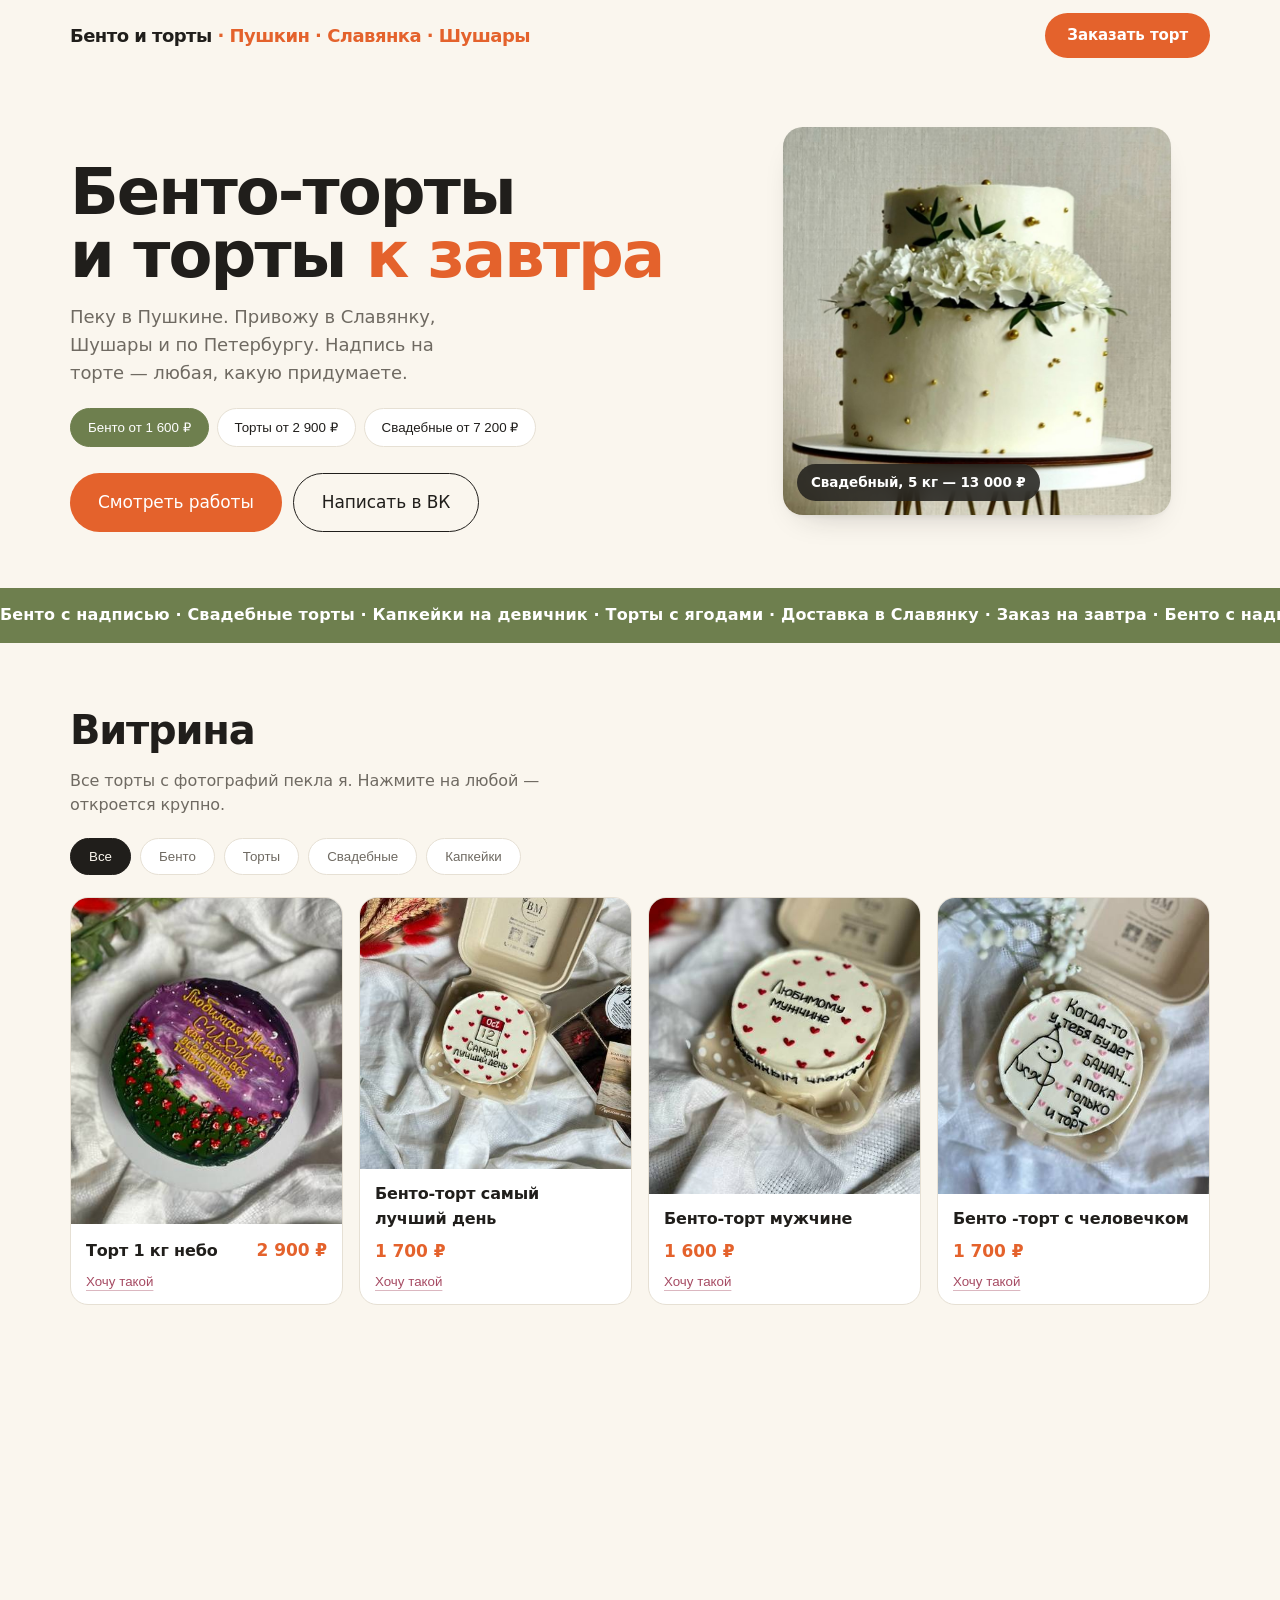
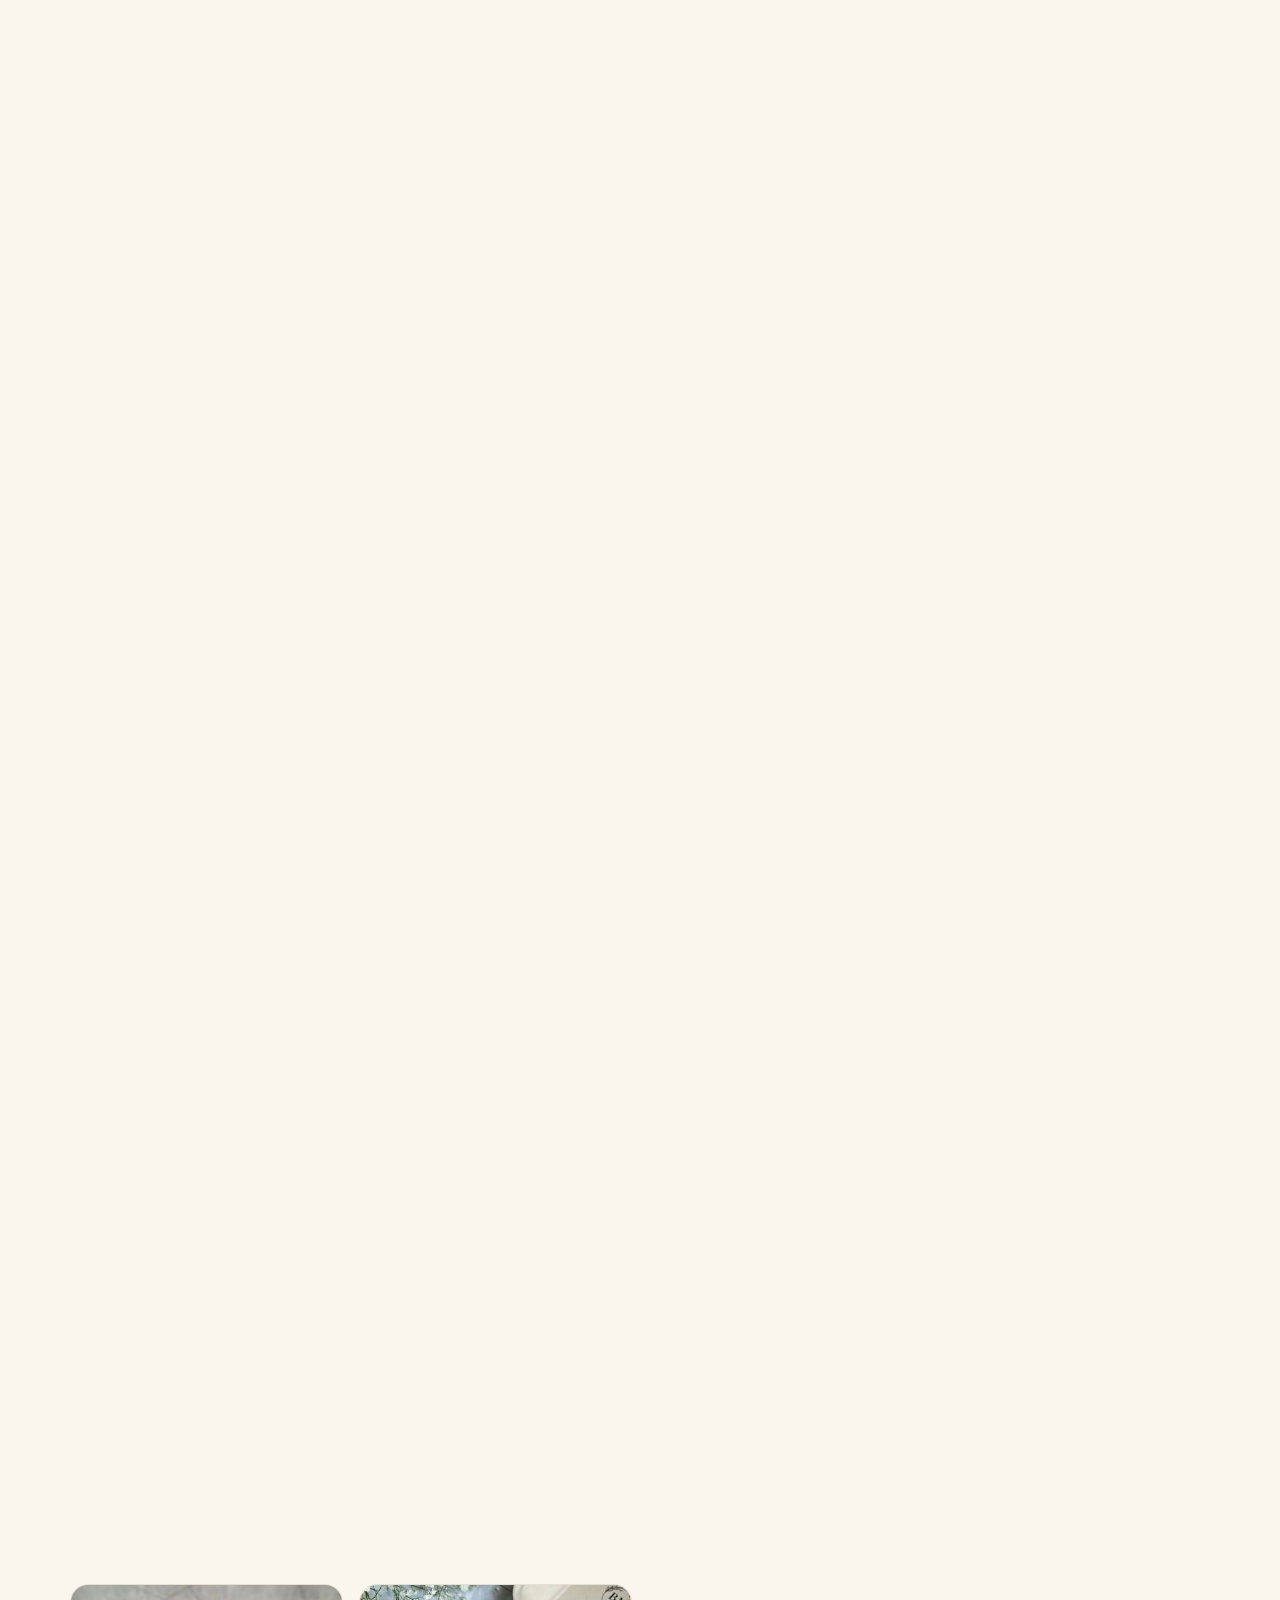
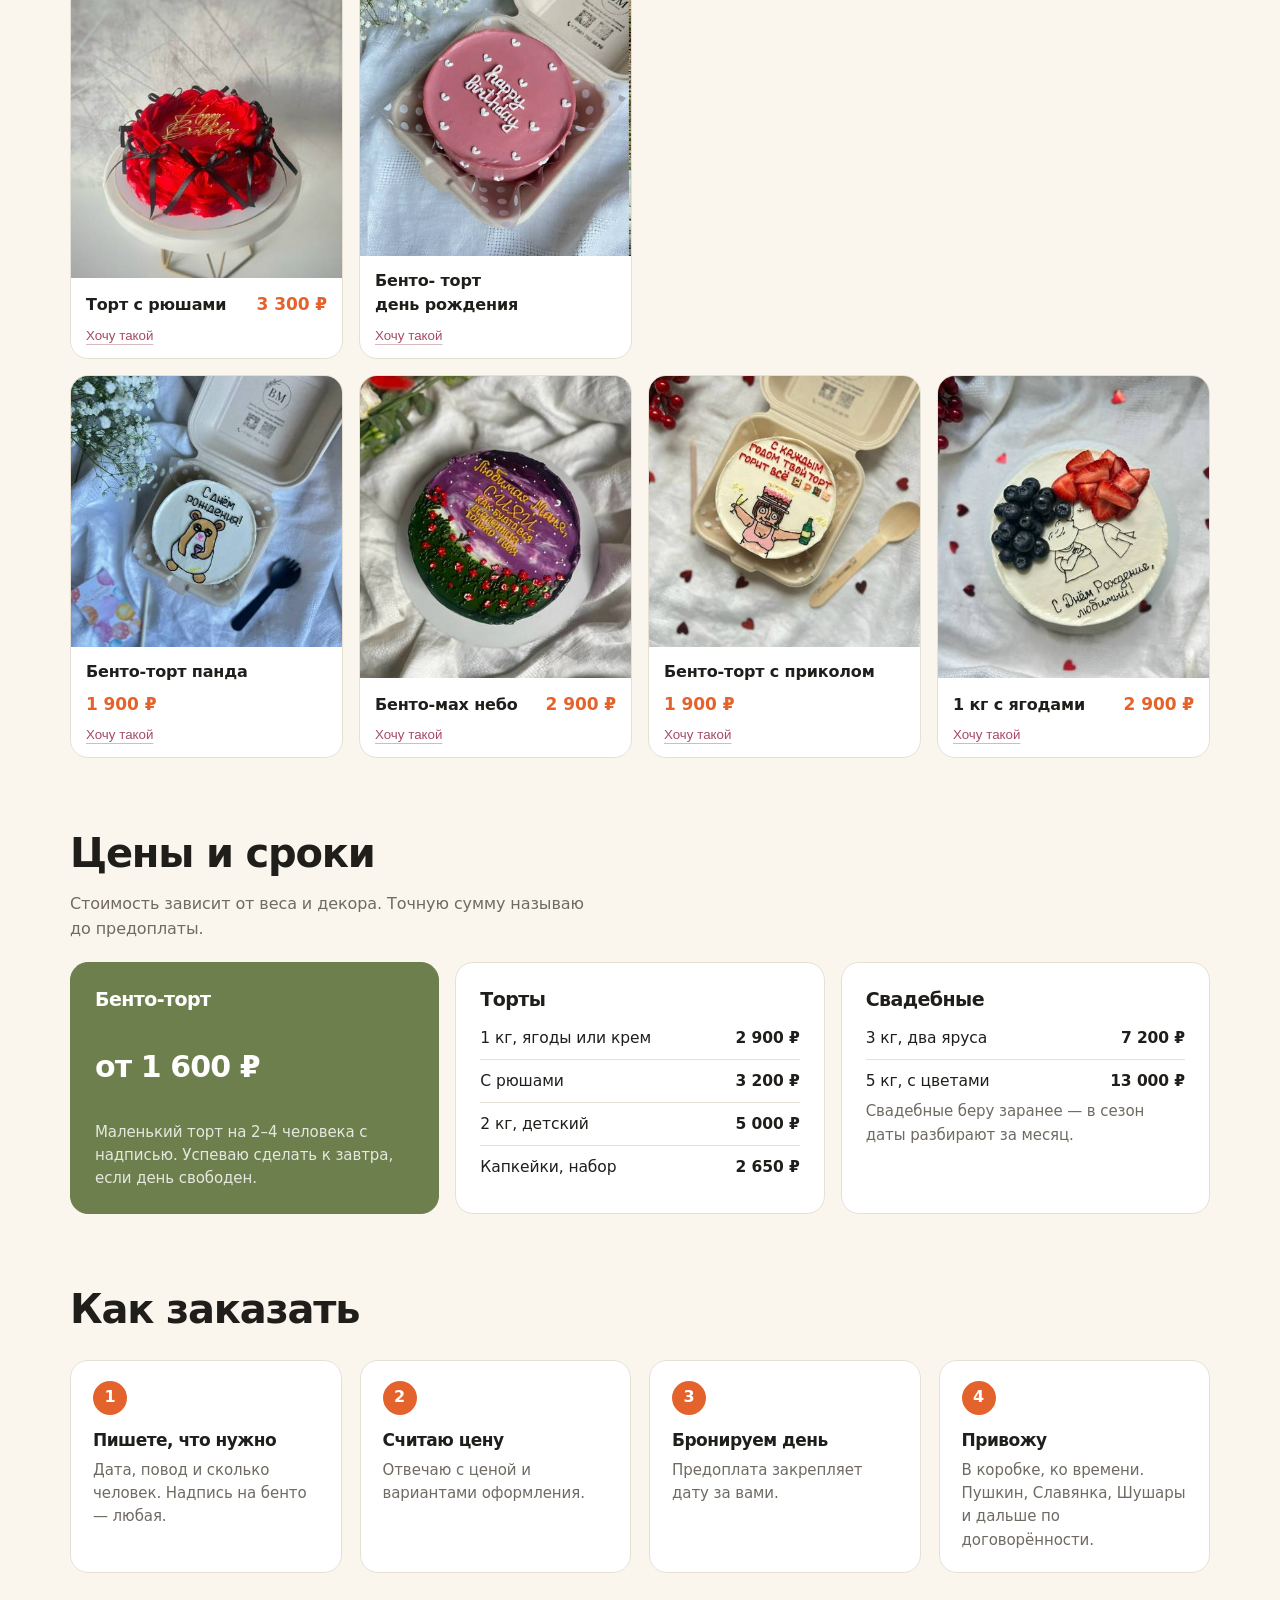
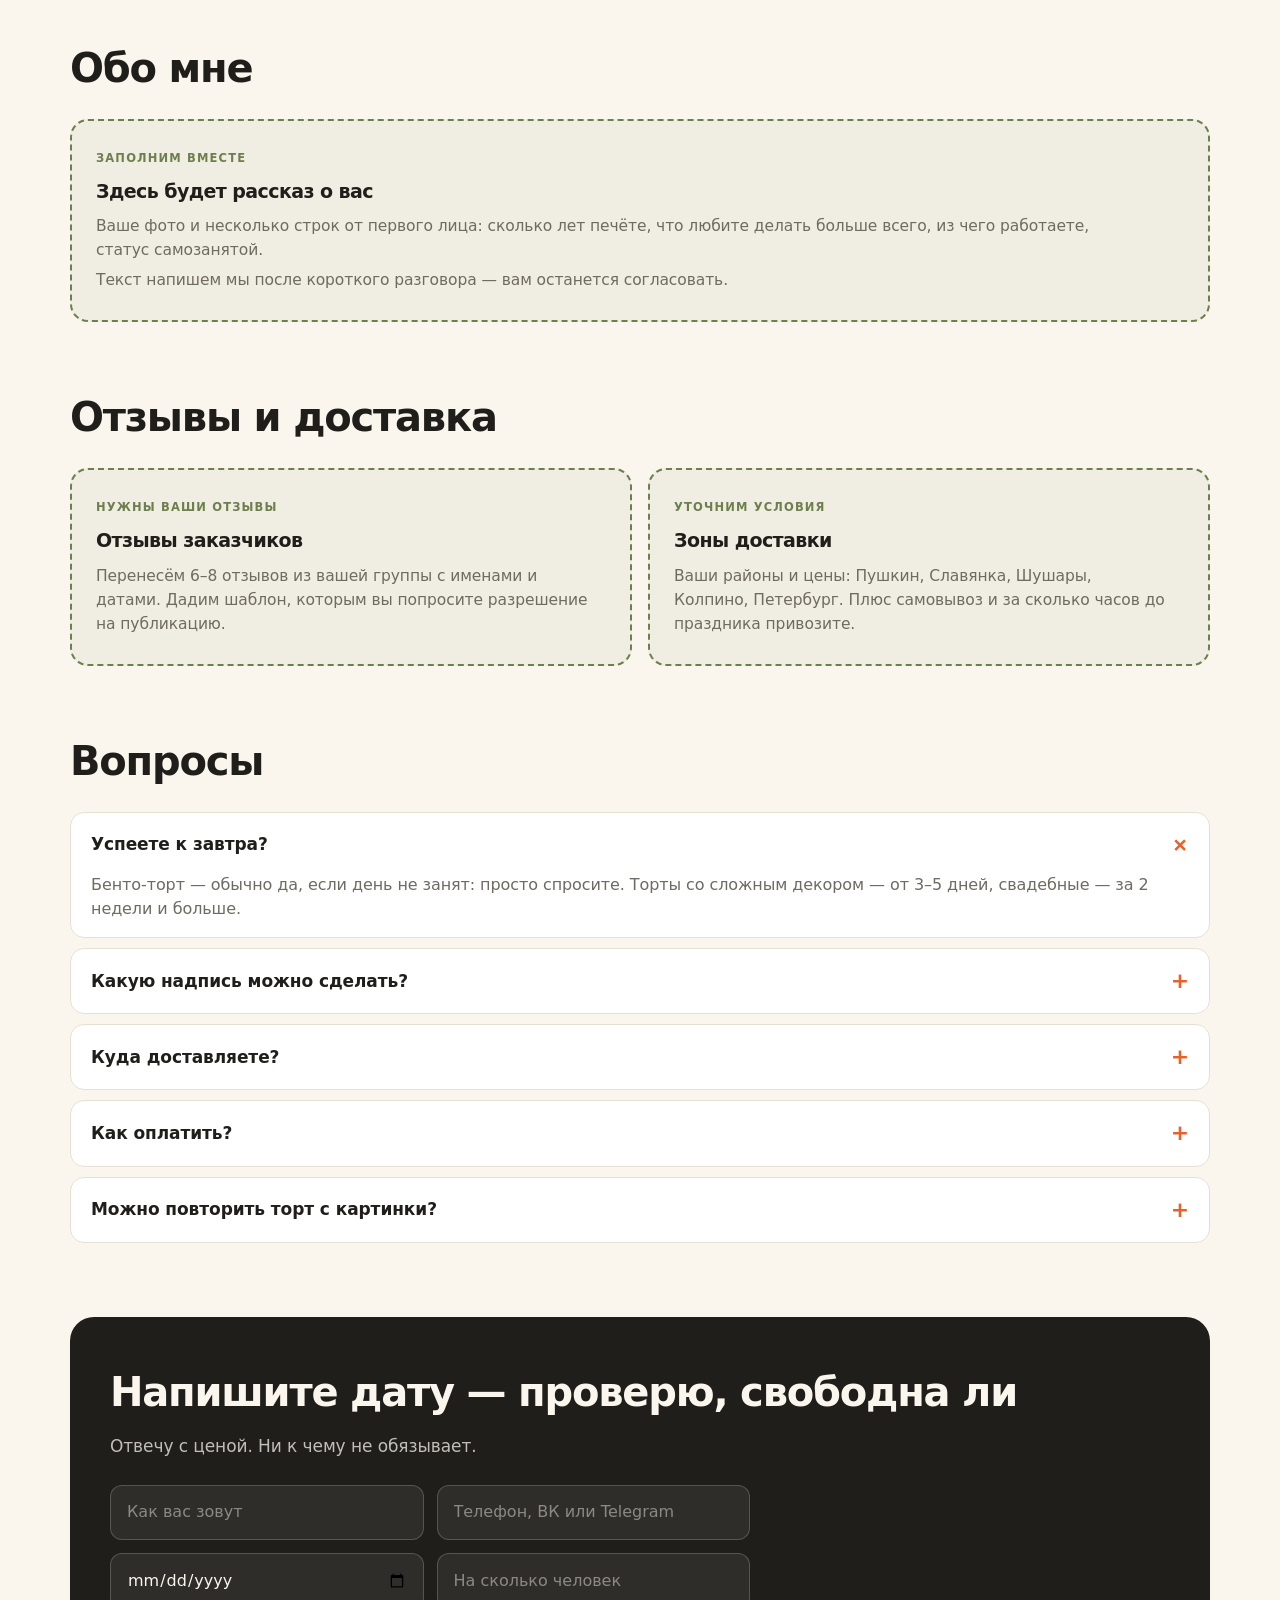
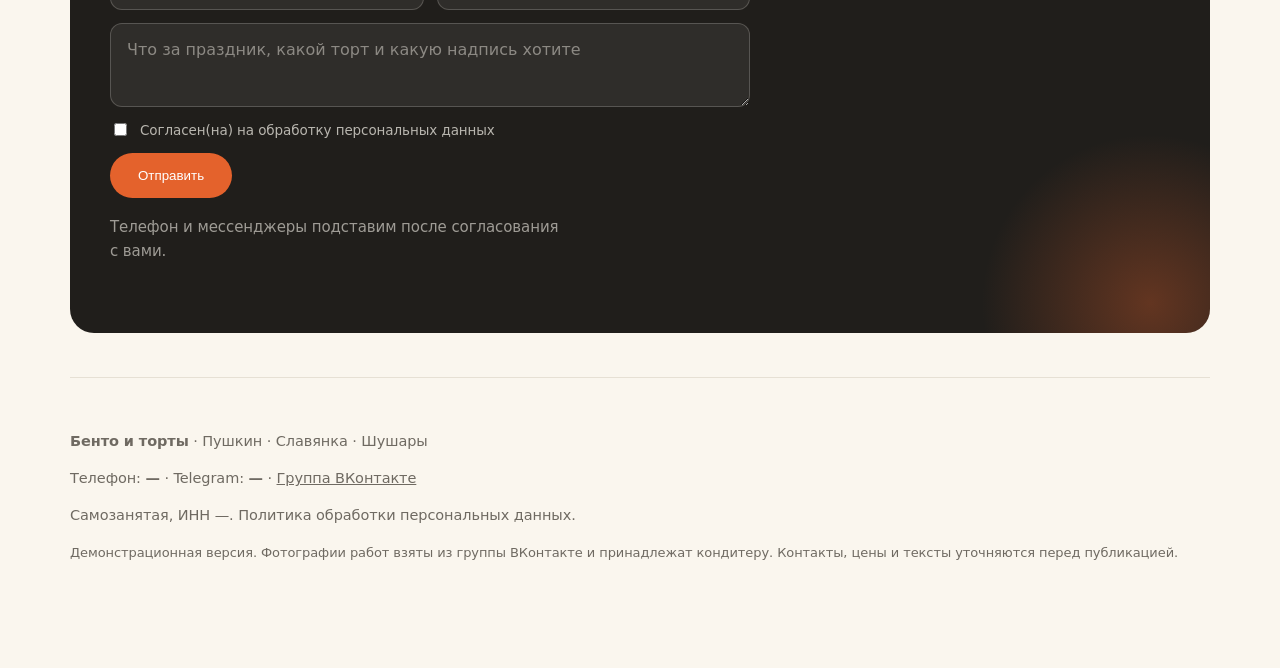
==== commit 9937e9dd: "Правки: ускорена лента, выделена кнопка заказа, плашки цен кликабельны" ====
--- a/bento/index.html
+++ b/bento/index.html
@@ -48,7 +48,10 @@
 header.top.stuck{border-bottom-color:var(--line)}
 .brand{font-weight:700; font-size:18px; letter-spacing:-.03em}
 .brand em{font-style:normal; color:var(--hurma)}
-.top a{color:var(--ink); text-decoration:none; font-size:15px; font-weight:600}
+.top-btn{background:var(--hurma); color:#fff; text-decoration:none; font-size:15px; font-weight:700;
+  padding:11px 22px; border-radius:99px; white-space:nowrap;
+  transition:transform .22s var(--ease), box-shadow .22s var(--ease)}
+.top-btn:hover{transform:translateY(-1px); box-shadow:0 8px 18px -8px var(--hurma)}
 
 /* ---------- герой: заголовок + сразу витрина ---------- */
 .hero{padding:38px 0 26px; display:grid; grid-template-columns:1.15fr .85fr; gap:40px; align-items:end}
@@ -56,9 +59,12 @@
 .hero h1 em{font-style:normal; color:var(--hurma)}
 .hero .sub{font-size:18px; color:var(--muted); margin:16px 0 0; max-width:34ch}
 .chips{display:flex; flex-wrap:wrap; gap:8px; margin:22px 0 0; padding:0; list-style:none}
-.chips li{font-size:14px; font-weight:600; padding:8px 15px; border-radius:99px;
-  background:var(--card); border:1px solid var(--line)}
-.chips li.acc{background:var(--matcha); border-color:var(--matcha); color:#fff}
+.chip{font:600 14px/1 inherit; padding:11px 17px; border-radius:99px; cursor:pointer;
+  background:var(--card); border:1px solid var(--line); color:var(--ink);
+  transition:.22s var(--ease)}
+.chip:hover{border-color:var(--hurma); transform:translateY(-1px)}
+.chip.acc{background:var(--matcha); border-color:var(--matcha); color:#fff}
+.chip.acc:hover{border-color:var(--matcha); filter:brightness(1.08)}
 .hero-img{position:relative; border-radius:20px; overflow:hidden; box-shadow:var(--shadow);
   animation:heroIn 1s var(--ease) both}
 @keyframes heroIn{ from{ opacity:0; transform:translateY(24px) scale(.98) } to{ opacity:1; transform:none } }
@@ -76,7 +82,7 @@
 
 /* ---------- ленты ---------- */
 .strip{background:var(--matcha); color:#fff; padding:15px 0; margin:30px 0 0; overflow:hidden}
-.strip-track{display:flex; width:max-content; animation:slide 75s linear infinite}
+.strip-track{display:flex; width:max-content; animation:slide 40s linear infinite; will-change:transform}
 .strip-track span{white-space:nowrap; font-weight:600; font-size:16px; letter-spacing:.01em}
 @keyframes slide{ from{transform:translateX(0)} to{transform:translateX(-50%)} }
 .strip:hover .strip-track{animation-play-state:paused}
@@ -227,7 +233,7 @@
 <div class="wrap">
   <header class="top">
     <div class="brand">Бенто и торты <em>· Пушкин · Славянка · Шушары</em></div>
-    <a href="#zakaz">Заказать</a>
+    <a class="top-btn" href="#zakaz">Заказать торт</a>
   </header>
 
   <div class="hero">
@@ -235,12 +241,12 @@
       <h1>Бенто-торты<br>и торты <em>к завтра</em></h1>
       <p class="sub">Пеку в Пушкине. Привожу в Славянку, Шушары и по Петербургу. Надпись на торте — любая, какую придумаете.</p>
       <ul class="chips">
-        <li class="acc">Бенто от 1 600 ₽</li>
-        <li>Торты от 2 900 ₽</li>
-        <li>Свадебные от 7 200 ₽</li>
+        <li><button type="button" class="chip acc" data-goto="bento">Бенто от 1 600 ₽</button></li>
+        <li><button type="button" class="chip" data-goto="torty">Торты от 2 900 ₽</button></li>
+        <li><button type="button" class="chip" data-goto="svadba">Свадебные от 7 200 ₽</button></li>
       </ul>
       <div class="cta-row">
-        <a class="btn" href="#vitrina">Смотреть 22 работ</a>
+        <a class="btn" href="#vitrina">Смотреть работы</a>
         <a class="btn line" href="https://vk.com/club212400999" target="_blank" rel="noopener">Написать в ВК</a>
       </div>
     </div>
@@ -574,6 +580,15 @@
       if(document.startViewTransition){document.startViewTransition(apply);} else {apply();}
     });
   });
+  // плашки цен в первом экране включают нужный фильтр и ведут к витрине
+  document.querySelectorAll('.chip').forEach(function(c){
+    c.addEventListener('click', function(){
+      var target = document.querySelector('.filters button[data-f="' + c.dataset.goto + '"]');
+      if(target) target.click();
+      document.getElementById('vitrina').scrollIntoView({behavior:'smooth'});
+    });
+  });
+
   document.querySelectorAll('.want').forEach(function(w){
     w.addEventListener('click', function(){
       var t=document.getElementById('comment');
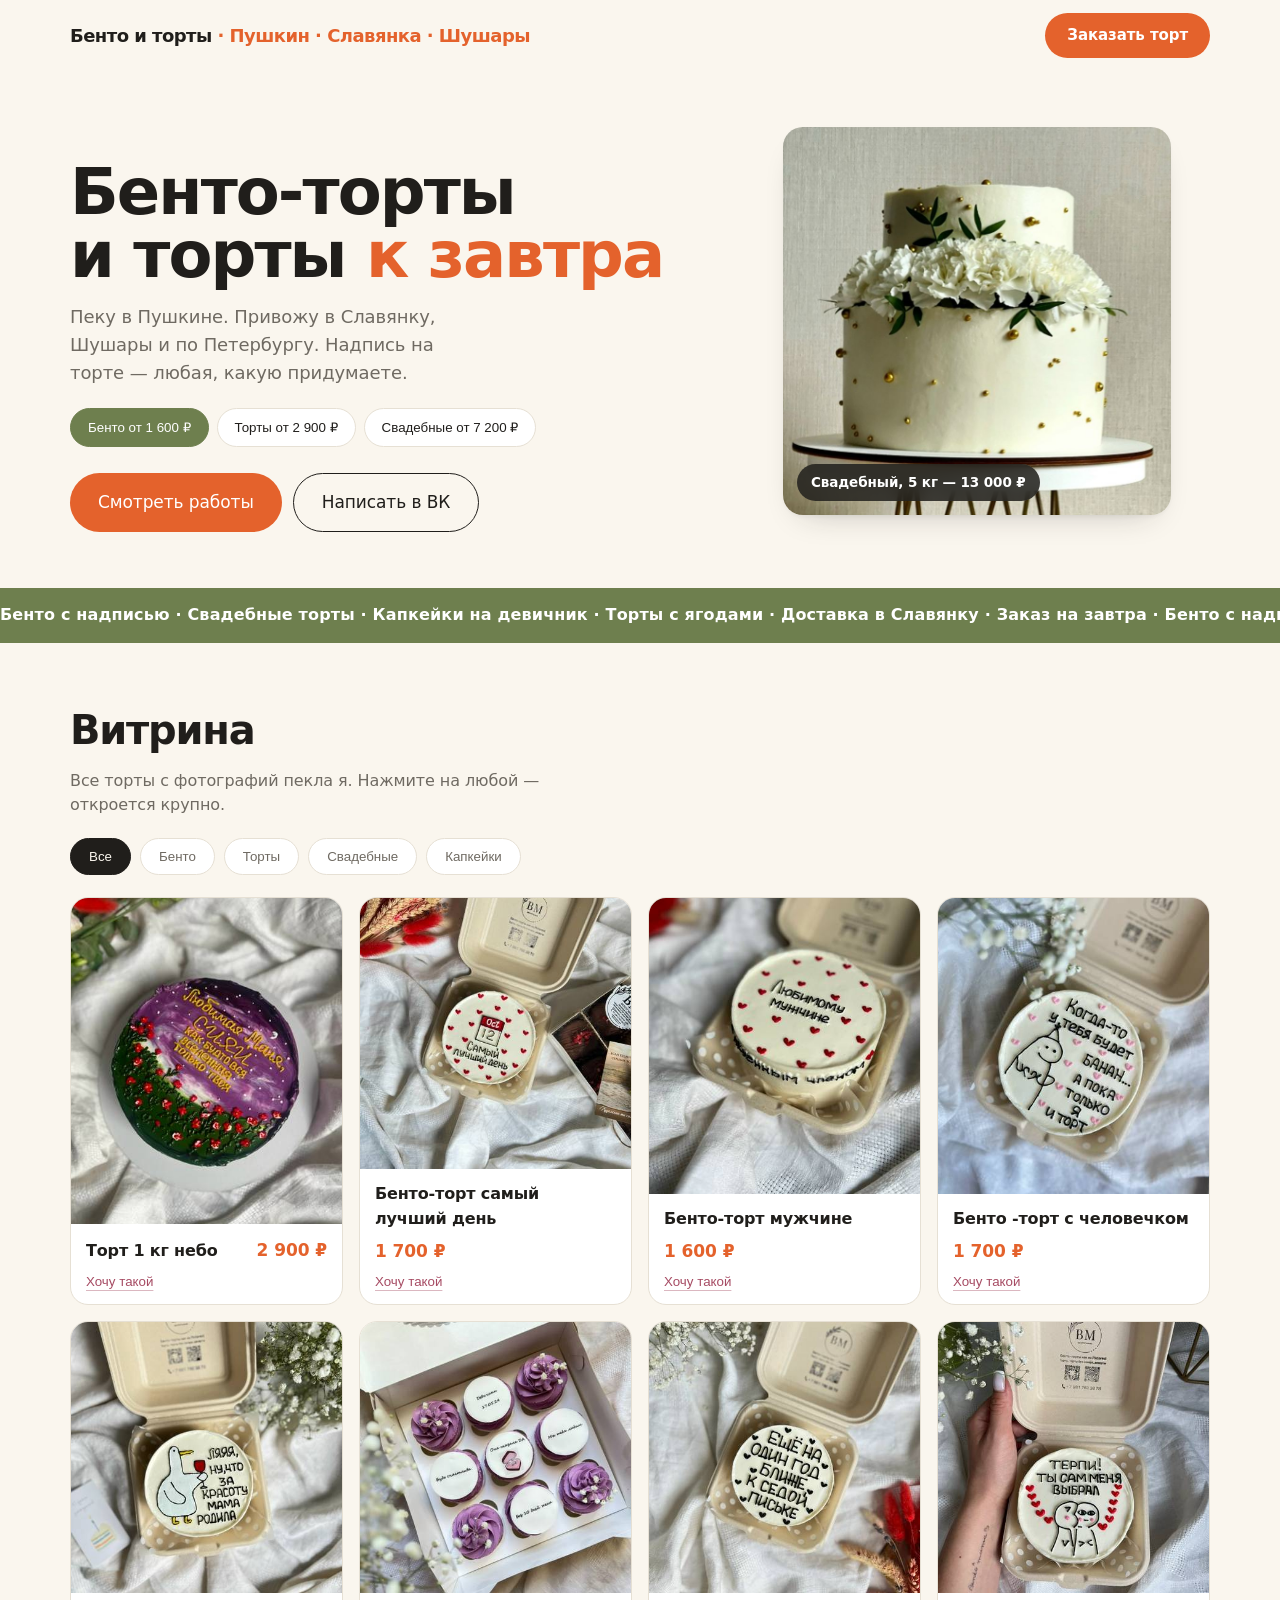
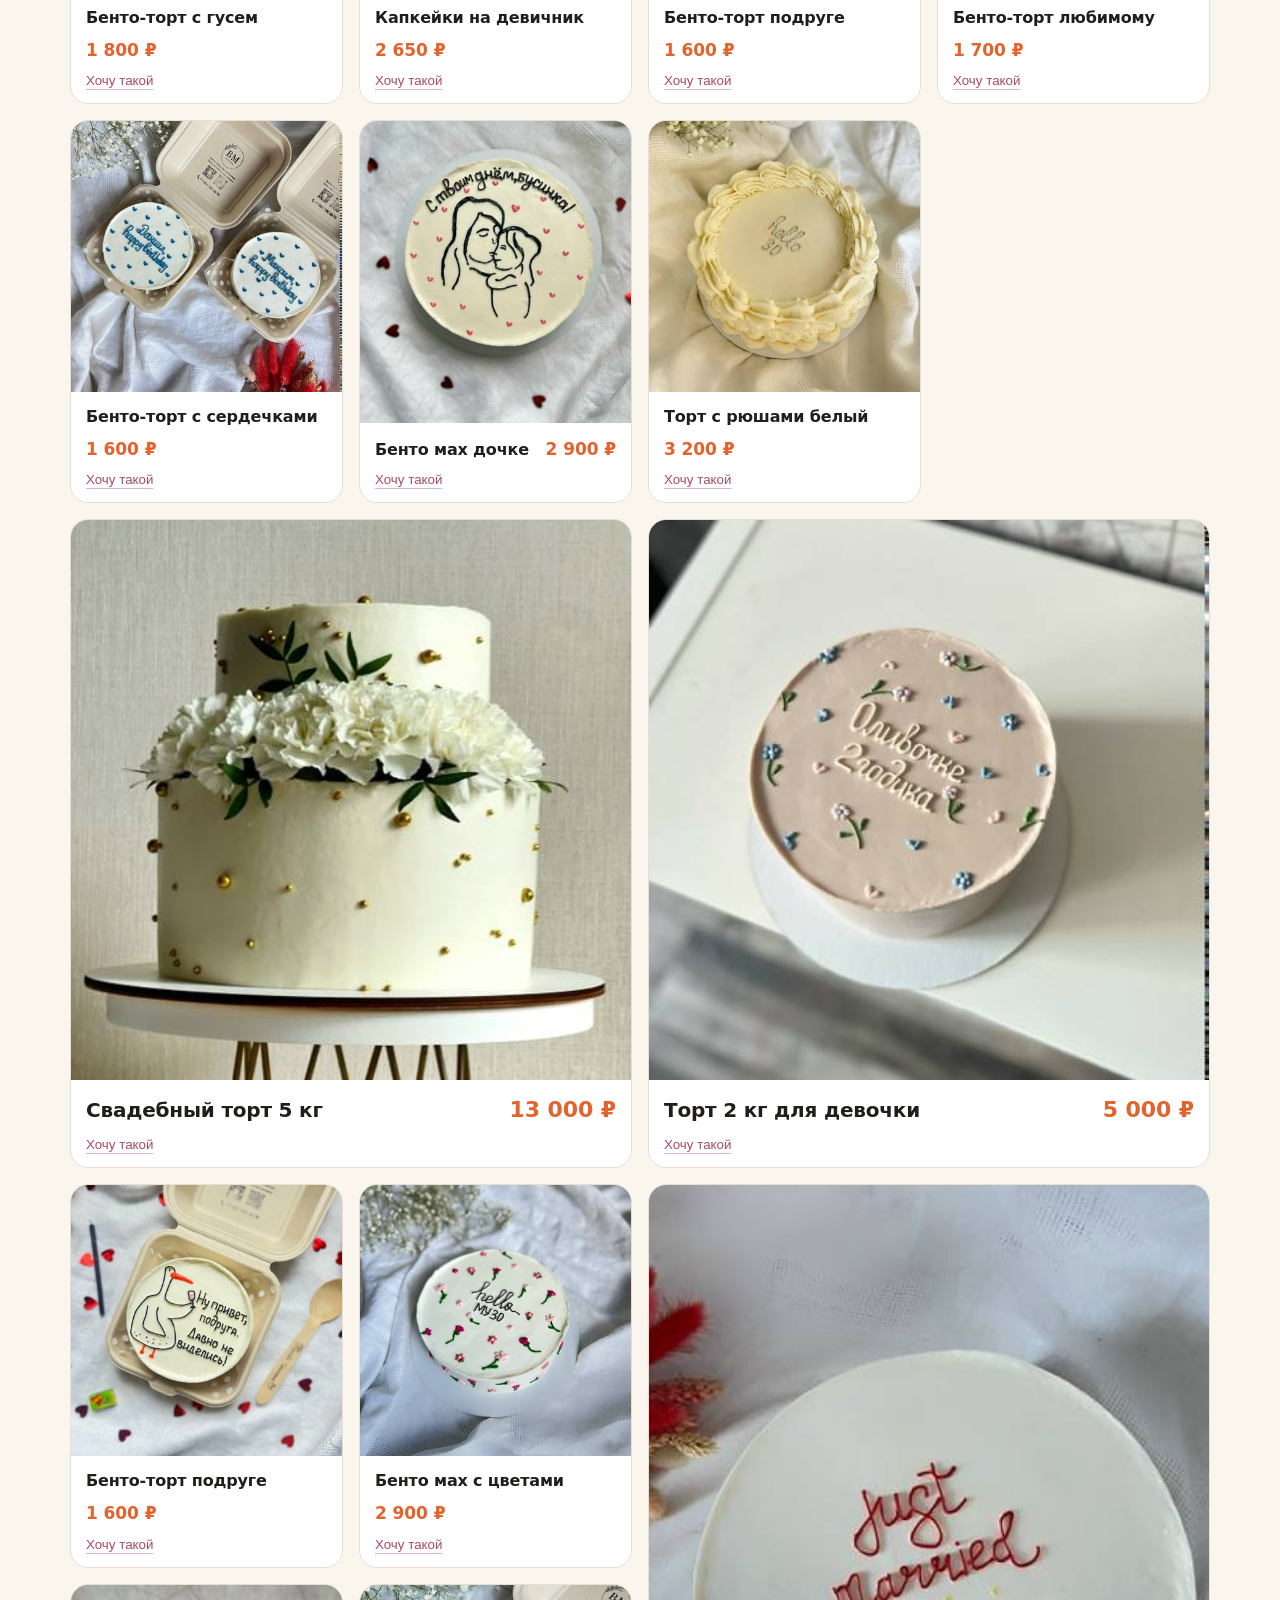
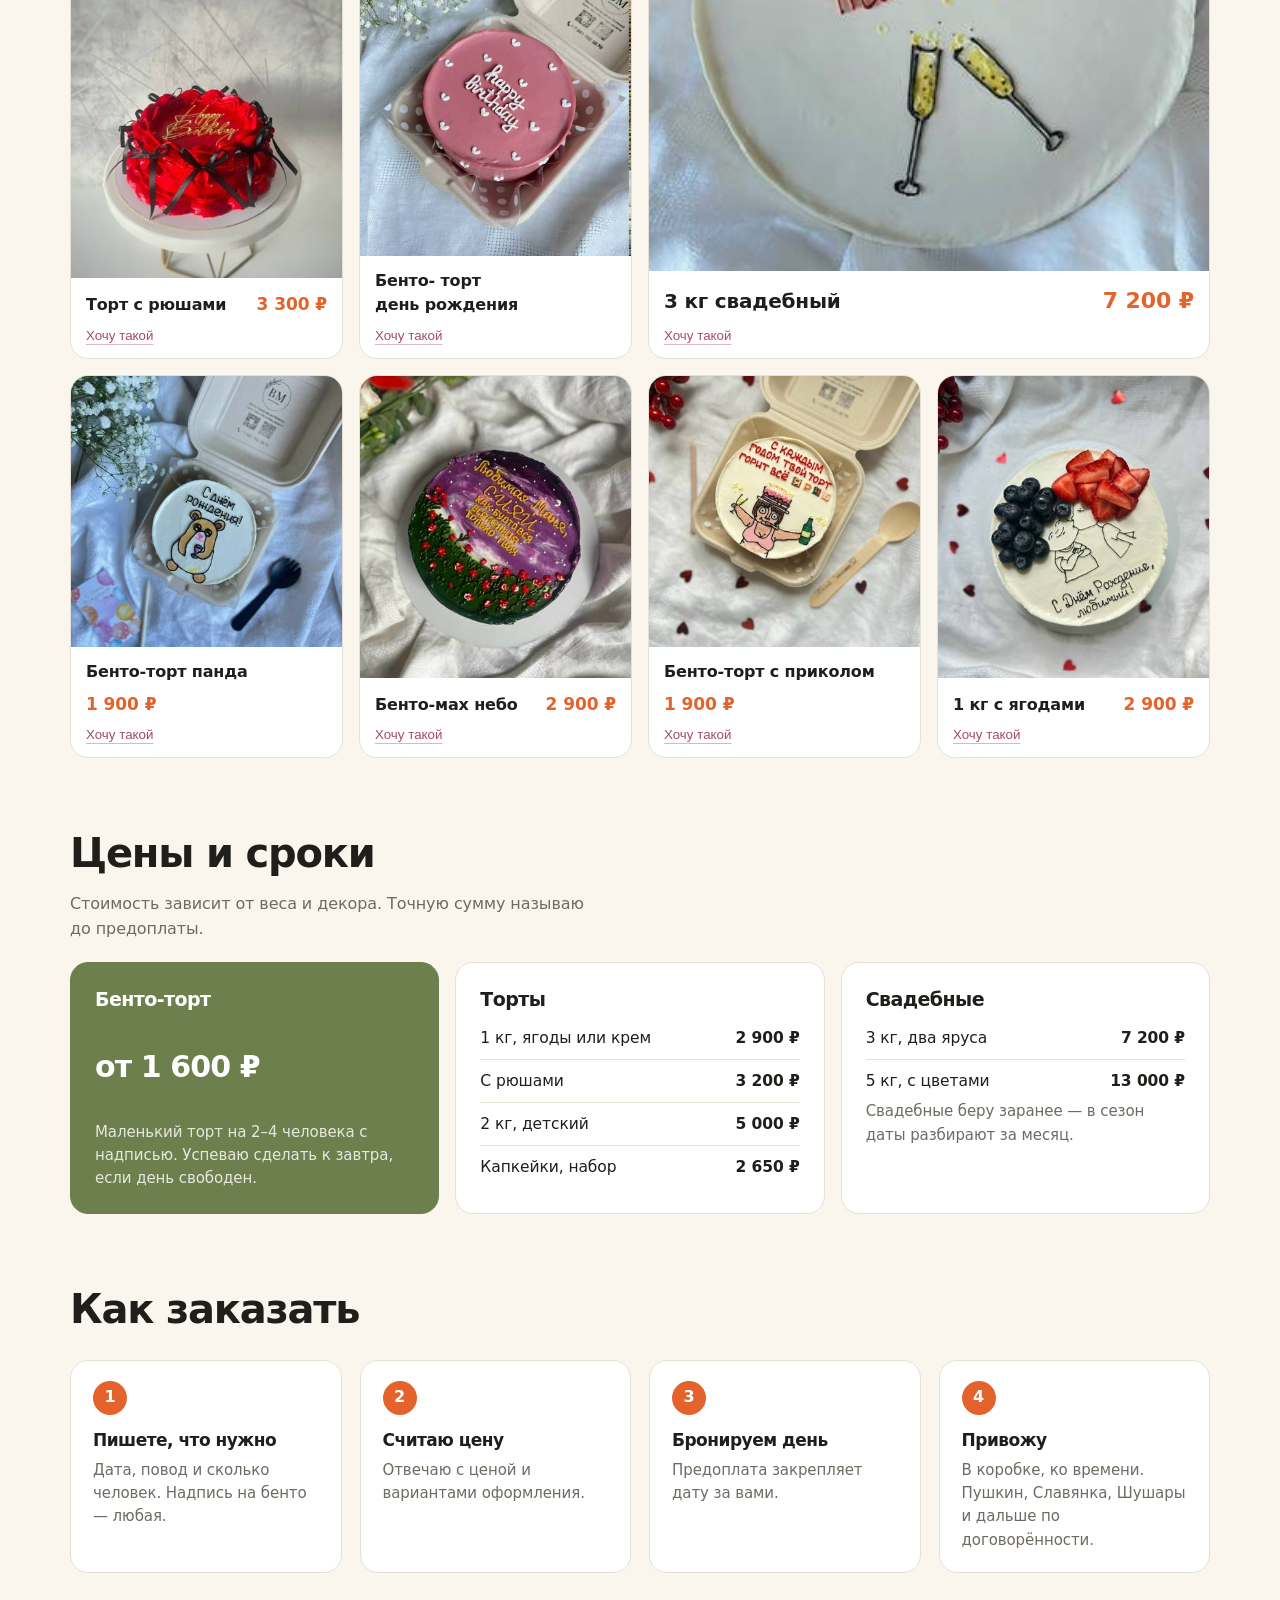
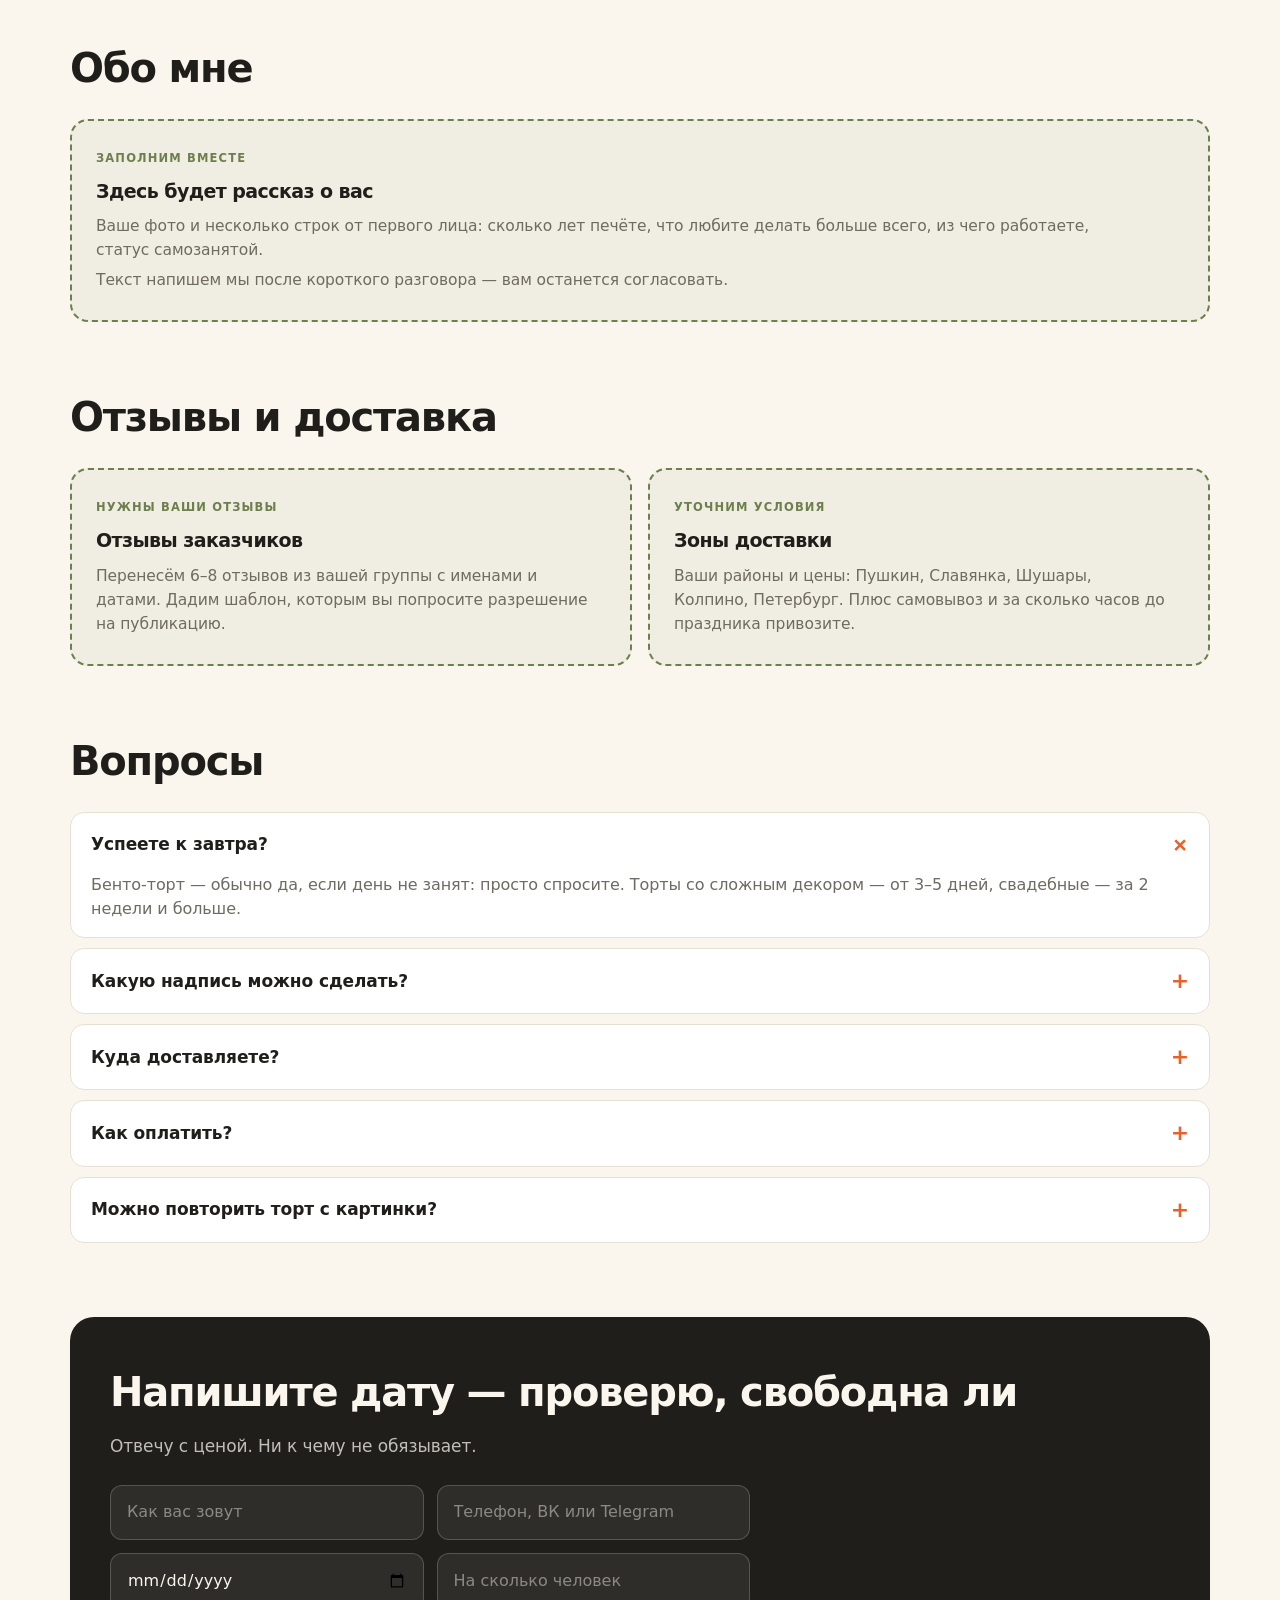
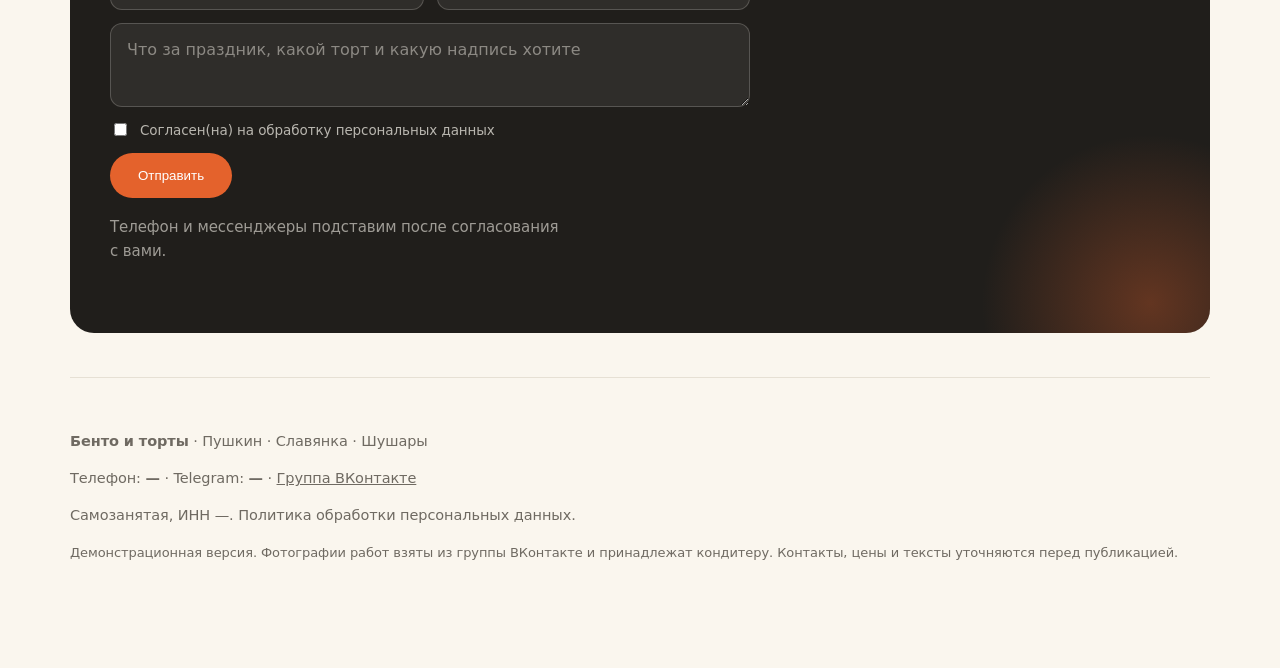
==== commit eedc0777: "Лента движется независимо от системной настройки анимаций" ====
--- a/bento/index.html
+++ b/bento/index.html
@@ -224,6 +224,8 @@
     transition-duration:.001ms !important; scroll-behavior:auto !important}
   .reveal{opacity:1 !important; transform:none !important}
   .no-timeline .reveal{opacity:1; transform:none}
+  /* бегущая строка — сознательное исключение по требованию заказчика */
+  .strip-track{animation:slide 40s linear infinite !important}
 }
 </style>
 </head>
